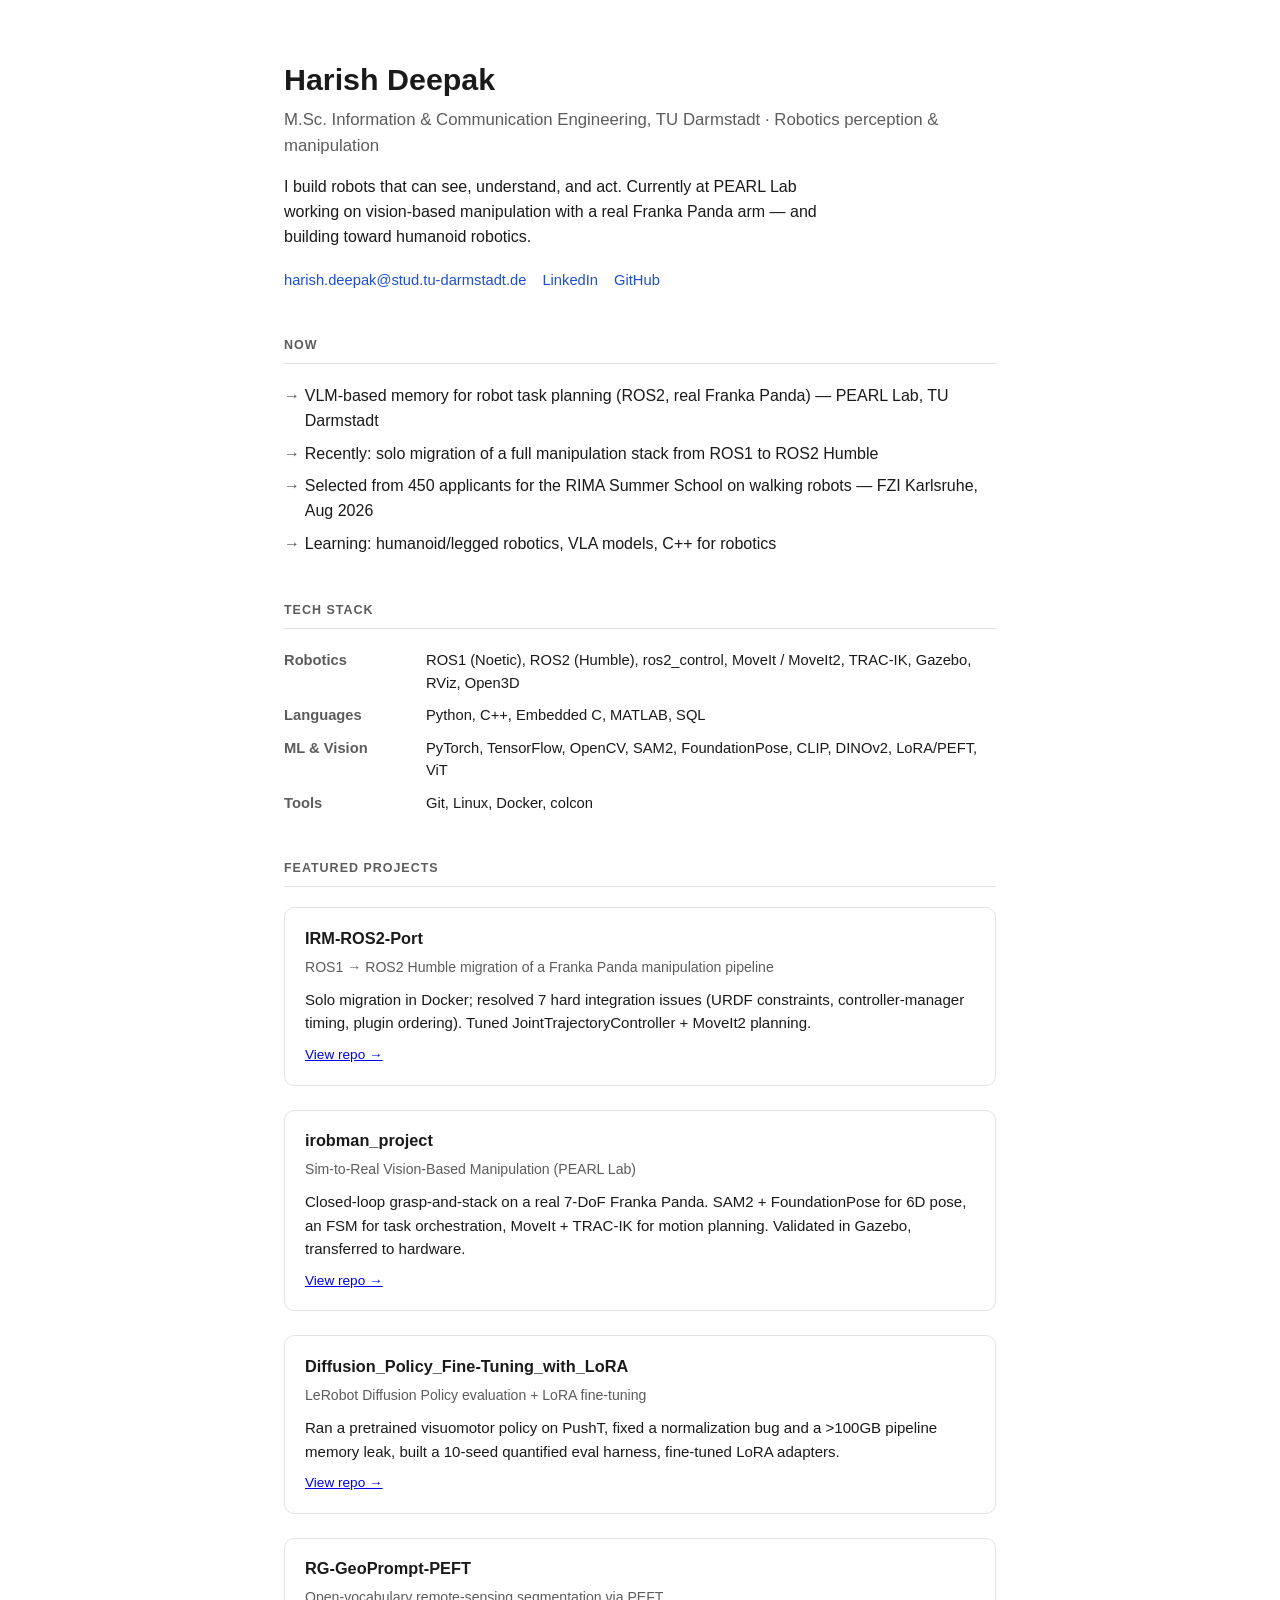
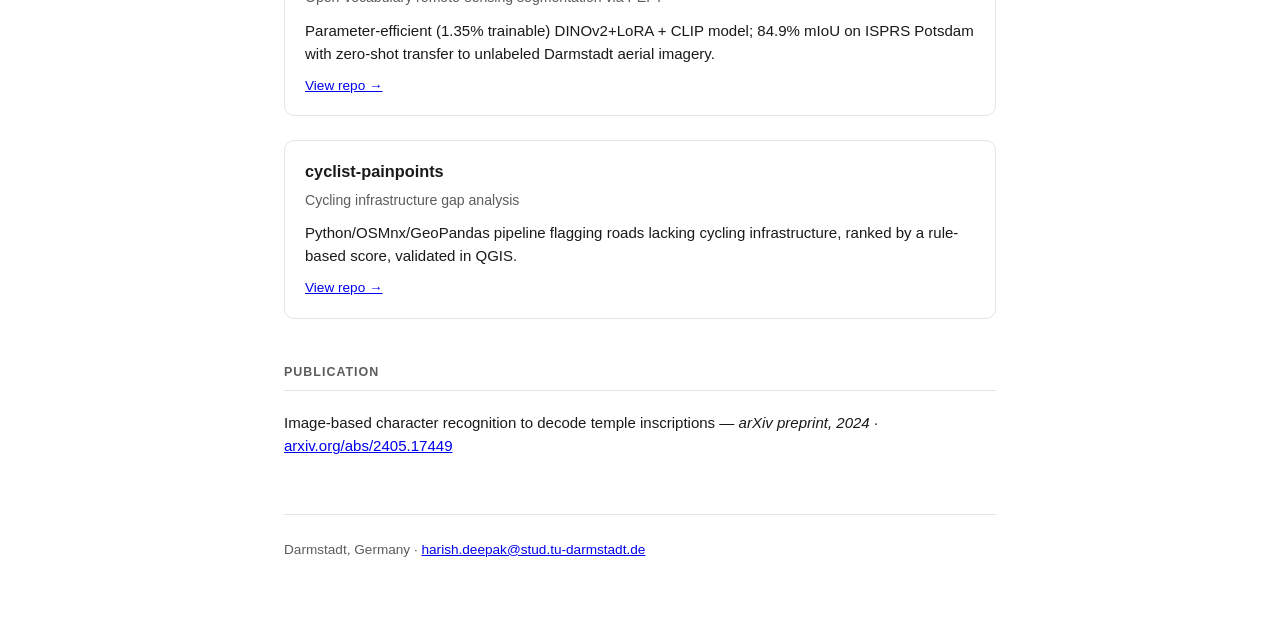
==== index.html @ d4754014 "Add portfolio site" ====
<!doctype html>
<html lang="en">
<head>
<meta charset="utf-8">
<meta name="viewport" content="width=device-width, initial-scale=1">
<title>Harish Deepak — Robotics & AI</title>
<meta name="description" content="Portfolio of Harish Deepak — M.Sc. student at TU Darmstadt, robotics perception & manipulation.">
<style>
  :root {
    --bg: #ffffff;
    --fg: #1a1a1a;
    --muted: #5c5c5c;
    --border: #e3e3e3;
    --accent: #1f2937;
    --chip-bg: #f3f4f6;
    --link: #1d4ed8;
  }
  @media (prefers-color-scheme: dark) {
    :root {
      --bg: #0f1115;
      --fg: #e8e8e8;
      --muted: #9a9a9a;
      --border: #2a2d34;
      --accent: #cbd5e1;
      --chip-bg: #1c1f26;
      --link: #7aa2f7;
    }
  }
  * { box-sizing: border-box; }
  body {
    margin: 0;
    font-family: -apple-system, BlinkMacSystemFont, "Segoe UI", Roboto, Helvetica, Arial, sans-serif;
    background: var(--bg);
    color: var(--fg);
    line-height: 1.55;
  }
  main {
    max-width: 760px;
    margin: 0 auto;
    padding: 3.5rem 1.5rem 4rem;
  }
  header h1 {
    font-size: 1.9rem;
    margin: 0 0 0.25rem;
  }
  header p.role {
    color: var(--muted);
    font-size: 1.05rem;
    margin: 0 0 1rem;
  }
  header p.intro {
    max-width: 60ch;
  }
  .links {
    display: flex;
    flex-wrap: wrap;
    gap: 0.6rem 1rem;
    margin: 1.2rem 0 0;
    font-size: 0.92rem;
  }
  .links a {
    color: var(--link);
    text-decoration: none;
  }
  .links a:hover { text-decoration: underline; }
  section {
    margin-top: 2.75rem;
  }
  h2 {
    font-size: 0.78rem;
    letter-spacing: 0.08em;
    text-transform: uppercase;
    color: var(--muted);
    border-bottom: 1px solid var(--border);
    padding-bottom: 0.5rem;
    margin-bottom: 1.25rem;
  }
  .highlights {
    list-style: none;
    padding: 0;
    margin: 0;
    display: grid;
    gap: 0.5rem;
  }
  .highlights li {
    padding-left: 1.3rem;
    position: relative;
  }
  .highlights li::before {
    content: "→";
    position: absolute;
    left: 0;
    color: var(--muted);
  }
  .skills {
    display: grid;
    gap: 0.6rem;
    font-size: 0.92rem;
  }
  .skills .row {
    display: grid;
    grid-template-columns: 130px 1fr;
    gap: 0.75rem;
  }
  .skills .cat {
    color: var(--muted);
    font-weight: 600;
  }
  .projects {
    display: grid;
    gap: 1.5rem;
  }
  .project {
    border: 1px solid var(--border);
    border-radius: 10px;
    padding: 1.1rem 1.25rem;
  }
  .project h3 {
    margin: 0 0 0.35rem;
    font-size: 1.02rem;
  }
  .project h3 a {
    color: var(--fg);
    text-decoration: none;
  }
  .project h3 a:hover { color: var(--link); }
  .project .tagline {
    color: var(--muted);
    font-size: 0.88rem;
    margin: 0 0 0.6rem;
  }
  .project p.desc {
    margin: 0;
    font-size: 0.94rem;
  }
  .project .repo-link {
    display: inline-block;
    margin-top: 0.6rem;
    font-size: 0.85rem;
  }
  .publication {
    font-size: 0.94rem;
  }
  footer {
    margin-top: 3.5rem;
    padding-top: 1.5rem;
    border-top: 1px solid var(--border);
    color: var(--muted);
    font-size: 0.85rem;
  }
</style>
</head>
<body>
<main>

<header>
  <h1>Harish Deepak</h1>
  <p class="role">M.Sc. Information &amp; Communication Engineering, TU Darmstadt · Robotics perception &amp; manipulation</p>
  <p class="intro">I build robots that can see, understand, and act. Currently at PEARL Lab working on vision-based manipulation with a real Franka Panda arm — and building toward humanoid robotics.</p>
  <div class="links">
    <a href="mailto:harish.deepak@stud.tu-darmstadt.de">harish.deepak@stud.tu-darmstadt.de</a>
    <a href="https://linkedin.com/in/harish-deepak">LinkedIn</a>
    <a href="https://github.com/HarishDeepak">GitHub</a>
  </div>
</header>

<section>
  <h2>Now</h2>
  <ul class="highlights">
    <li>VLM-based memory for robot task planning (ROS2, real Franka Panda) — PEARL Lab, TU Darmstadt</li>
    <li>Recently: solo migration of a full manipulation stack from ROS1 to ROS2 Humble</li>
    <li>Selected from 450 applicants for the RIMA Summer School on walking robots — FZI Karlsruhe, Aug 2026</li>
    <li>Learning: humanoid/legged robotics, VLA models, C++ for robotics</li>
  </ul>
</section>

<section>
  <h2>Tech Stack</h2>
  <div class="skills">
    <div class="row"><span class="cat">Robotics</span><span>ROS1 (Noetic), ROS2 (Humble), ros2_control, MoveIt / MoveIt2, TRAC-IK, Gazebo, RViz, Open3D</span></div>
    <div class="row"><span class="cat">Languages</span><span>Python, C++, Embedded C, MATLAB, SQL</span></div>
    <div class="row"><span class="cat">ML &amp; Vision</span><span>PyTorch, TensorFlow, OpenCV, SAM2, FoundationPose, CLIP, DINOv2, LoRA/PEFT, ViT</span></div>
    <div class="row"><span class="cat">Tools</span><span>Git, Linux, Docker, colcon</span></div>
  </div>
</section>

<section>
  <h2>Featured Projects</h2>
  <div class="projects">

    <div class="project">
      <h3><a href="https://github.com/HarishDeepak/IRM-ROS2-Port">IRM-ROS2-Port</a></h3>
      <p class="tagline">ROS1 → ROS2 Humble migration of a Franka Panda manipulation pipeline</p>
      <p class="desc">Solo migration in Docker; resolved 7 hard integration issues (URDF constraints, controller-manager timing, plugin ordering). Tuned JointTrajectoryController + MoveIt2 planning.</p>
      <a class="repo-link" href="https://github.com/HarishDeepak/IRM-ROS2-Port">View repo →</a>
    </div>

    <div class="project">
      <h3><a href="https://github.com/HarishDeepak/irobman_project">irobman_project</a></h3>
      <p class="tagline">Sim-to-Real Vision-Based Manipulation (PEARL Lab)</p>
      <p class="desc">Closed-loop grasp-and-stack on a real 7-DoF Franka Panda. SAM2 + FoundationPose for 6D pose, an FSM for task orchestration, MoveIt + TRAC-IK for motion planning. Validated in Gazebo, transferred to hardware.</p>
      <a class="repo-link" href="https://github.com/HarishDeepak/irobman_project">View repo →</a>
    </div>

    <div class="project">
      <h3><a href="https://github.com/HarishDeepak/Diffusion_Policy_Fine-Tuning_with_LoRA">Diffusion_Policy_Fine-Tuning_with_LoRA</a></h3>
      <p class="tagline">LeRobot Diffusion Policy evaluation + LoRA fine-tuning</p>
      <p class="desc">Ran a pretrained visuomotor policy on PushT, fixed a normalization bug and a &gt;100GB pipeline memory leak, built a 10-seed quantified eval harness, fine-tuned LoRA adapters.</p>
      <a class="repo-link" href="https://github.com/HarishDeepak/Diffusion_Policy_Fine-Tuning_with_LoRA">View repo →</a>
    </div>

    <div class="project">
      <h3><a href="https://github.com/HarishDeepak/VC">RG-GeoPrompt-PEFT</a></h3>
      <p class="tagline">Open-vocabulary remote-sensing segmentation via PEFT</p>
      <p class="desc">Parameter-efficient (1.35% trainable) DINOv2+LoRA + CLIP model; 84.9% mIoU on ISPRS Potsdam with zero-shot transfer to unlabeled Darmstadt aerial imagery.</p>
      <a class="repo-link" href="https://github.com/HarishDeepak/VC">View repo →</a>
    </div>

    <div class="project">
      <h3><a href="https://github.com/HarishDeepak/cyclist-painpoints">cyclist-painpoints</a></h3>
      <p class="tagline">Cycling infrastructure gap analysis</p>
      <p class="desc">Python/OSMnx/GeoPandas pipeline flagging roads lacking cycling infrastructure, ranked by a rule-based score, validated in QGIS.</p>
      <a class="repo-link" href="https://github.com/HarishDeepak/cyclist-painpoints">View repo →</a>
    </div>

  </div>
</section>

<section>
  <h2>Publication</h2>
  <p class="publication">Image-based character recognition to decode temple inscriptions — <em>arXiv preprint, 2024</em> · <a href="https://arxiv.org/abs/2405.17449">arxiv.org/abs/2405.17449</a></p>
</section>

<footer>
  Darmstadt, Germany · <a href="mailto:harish.deepak@stud.tu-darmstadt.de">harish.deepak@stud.tu-darmstadt.de</a>
</footer>

</main>
</body>
</html>
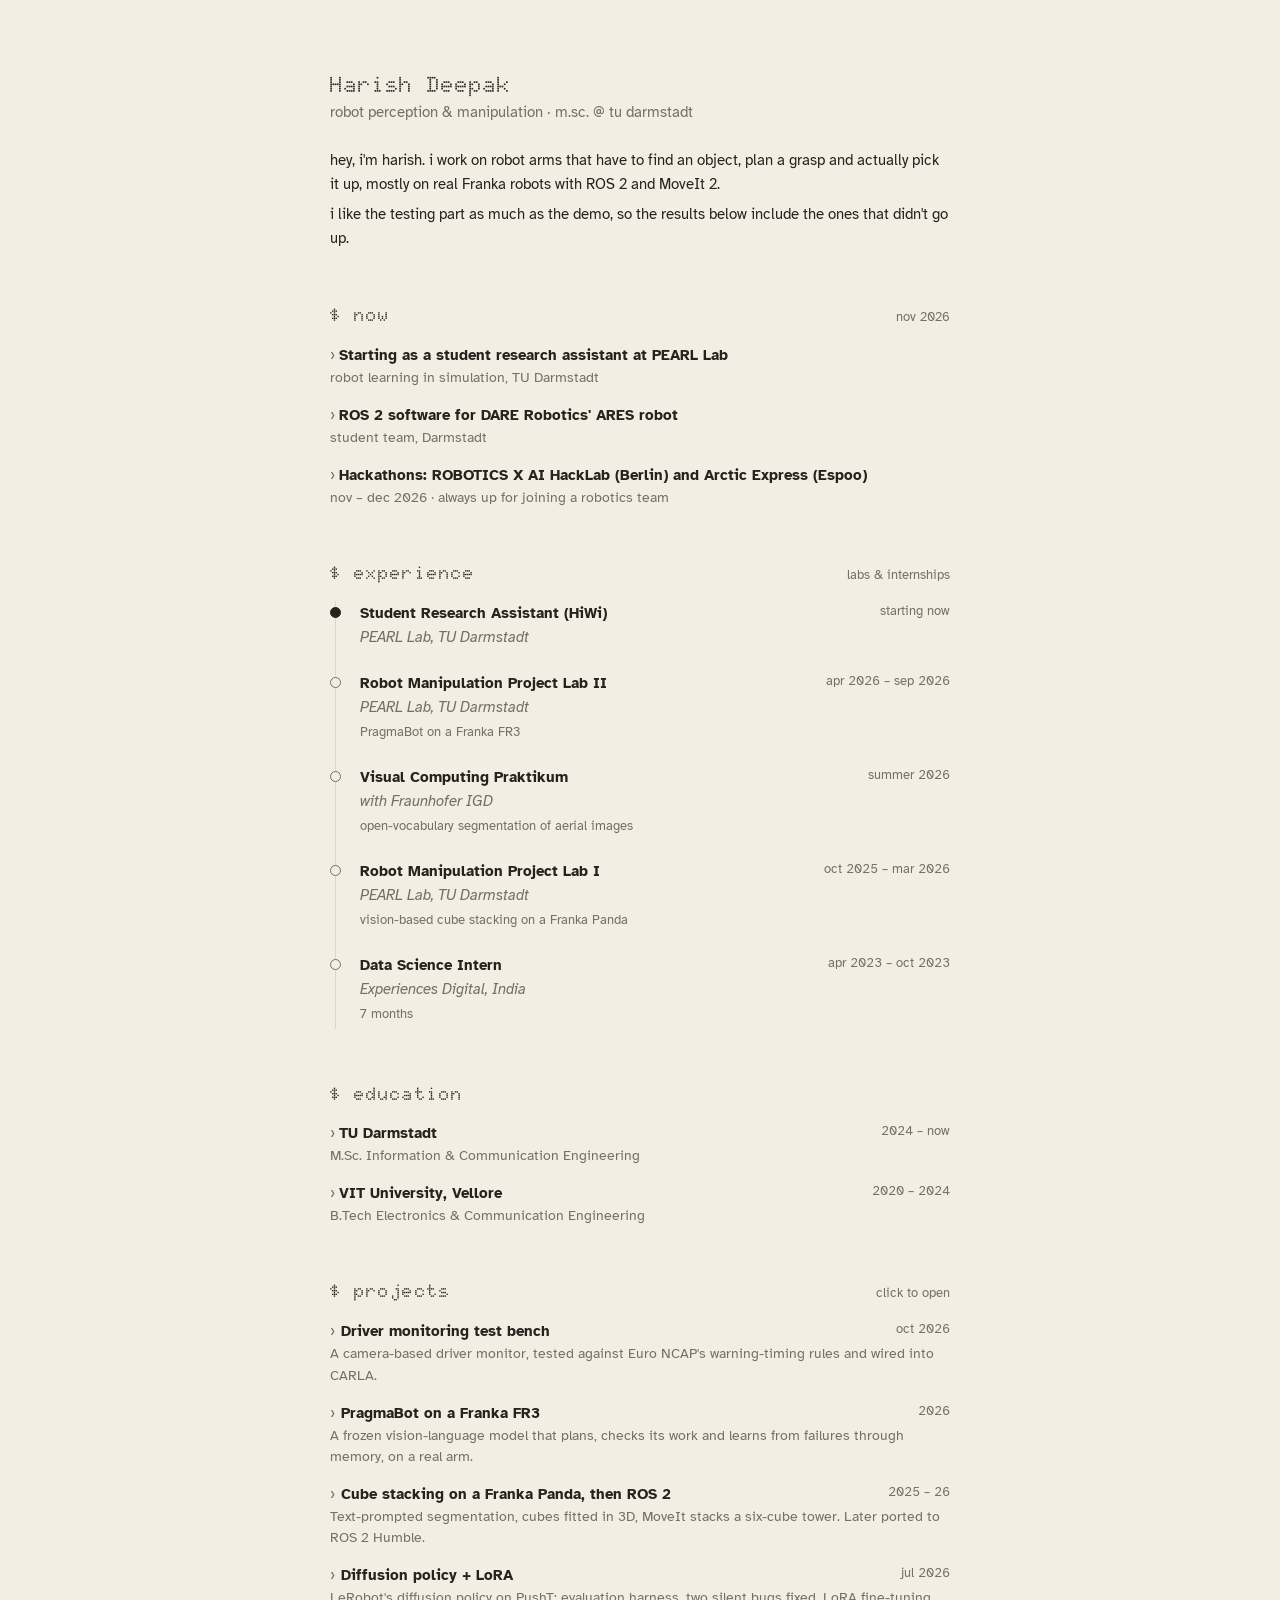
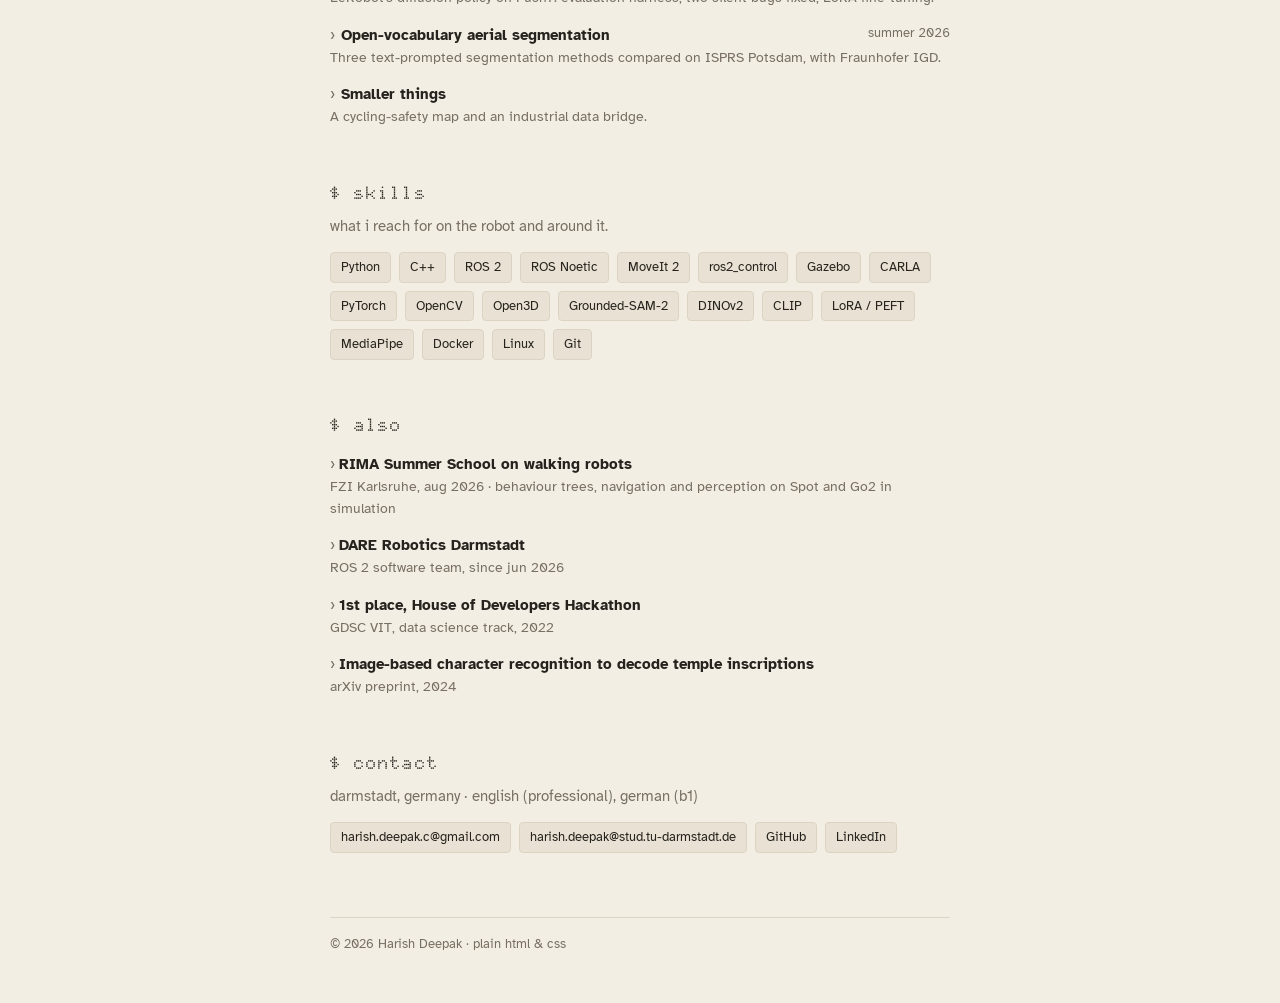
==== commit 78b7ae21: "Rebuild portfolio: single-column terminal style, project case studies, now section" ====
--- a/index.html
+++ b/index.html
@@ -3,238 +3,165 @@
 <head>
 <meta charset="utf-8">
 <meta name="viewport" content="width=device-width, initial-scale=1">
-<title>Harish Deepak — Robotics & AI</title>
-<meta name="description" content="Portfolio of Harish Deepak — M.Sc. student at TU Darmstadt, robotics perception & manipulation.">
-<style>
-  :root {
-    --bg: #ffffff;
-    --fg: #1a1a1a;
-    --muted: #5c5c5c;
-    --border: #e3e3e3;
-    --accent: #1f2937;
-    --chip-bg: #f3f4f6;
-    --link: #1d4ed8;
-  }
-  @media (prefers-color-scheme: dark) {
-    :root {
-      --bg: #0f1115;
-      --fg: #e8e8e8;
-      --muted: #9a9a9a;
-      --border: #2a2d34;
-      --accent: #cbd5e1;
-      --chip-bg: #1c1f26;
-      --link: #7aa2f7;
-    }
-  }
-  * { box-sizing: border-box; }
-  body {
-    margin: 0;
-    font-family: -apple-system, BlinkMacSystemFont, "Segoe UI", Roboto, Helvetica, Arial, sans-serif;
-    background: var(--bg);
-    color: var(--fg);
-    line-height: 1.55;
-  }
-  main {
-    max-width: 760px;
-    margin: 0 auto;
-    padding: 3.5rem 1.5rem 4rem;
-  }
-  header h1 {
-    font-size: 1.9rem;
-    margin: 0 0 0.25rem;
-  }
-  header p.role {
-    color: var(--muted);
-    font-size: 1.05rem;
-    margin: 0 0 1rem;
-  }
-  header p.intro {
-    max-width: 60ch;
-  }
-  .links {
-    display: flex;
-    flex-wrap: wrap;
-    gap: 0.6rem 1rem;
-    margin: 1.2rem 0 0;
-    font-size: 0.92rem;
-  }
-  .links a {
-    color: var(--link);
-    text-decoration: none;
-  }
-  .links a:hover { text-decoration: underline; }
-  section {
-    margin-top: 2.75rem;
-  }
-  h2 {
-    font-size: 0.78rem;
-    letter-spacing: 0.08em;
-    text-transform: uppercase;
-    color: var(--muted);
-    border-bottom: 1px solid var(--border);
-    padding-bottom: 0.5rem;
-    margin-bottom: 1.25rem;
-  }
-  .highlights {
-    list-style: none;
-    padding: 0;
-    margin: 0;
-    display: grid;
-    gap: 0.5rem;
-  }
-  .highlights li {
-    padding-left: 1.3rem;
-    position: relative;
-  }
-  .highlights li::before {
-    content: "→";
-    position: absolute;
-    left: 0;
-    color: var(--muted);
-  }
-  .skills {
-    display: grid;
-    gap: 0.6rem;
-    font-size: 0.92rem;
-  }
-  .skills .row {
-    display: grid;
-    grid-template-columns: 130px 1fr;
-    gap: 0.75rem;
-  }
-  .skills .cat {
-    color: var(--muted);
-    font-weight: 600;
-  }
-  .projects {
-    display: grid;
-    gap: 1.5rem;
-  }
-  .project {
-    border: 1px solid var(--border);
-    border-radius: 10px;
-    padding: 1.1rem 1.25rem;
-  }
-  .project h3 {
-    margin: 0 0 0.35rem;
-    font-size: 1.02rem;
-  }
-  .project h3 a {
-    color: var(--fg);
-    text-decoration: none;
-  }
-  .project h3 a:hover { color: var(--link); }
-  .project .tagline {
-    color: var(--muted);
-    font-size: 0.88rem;
-    margin: 0 0 0.6rem;
-  }
-  .project p.desc {
-    margin: 0;
-    font-size: 0.94rem;
-  }
-  .project .repo-link {
-    display: inline-block;
-    margin-top: 0.6rem;
-    font-size: 0.85rem;
-  }
-  .publication {
-    font-size: 0.94rem;
-  }
-  footer {
-    margin-top: 3.5rem;
-    padding-top: 1.5rem;
-    border-top: 1px solid var(--border);
-    color: var(--muted);
-    font-size: 0.85rem;
-  }
-</style>
+<title>Harish Deepak</title>
+<meta name="description" content="Harish Deepak, M.Sc. student at TU Darmstadt. Robot perception and manipulation on real Franka arms.">
+<meta property="og:title" content="Harish Deepak">
+<meta property="og:description" content="Robot perception and manipulation on real Franka arms, with the numbers that didn't go up too.">
+<meta property="og:image" content="https://raw.githubusercontent.com/HarishDeepak/irobman_project/main/media/stacked_cubes_1.jpg">
+<meta name="twitter:card" content="summary_large_image">
+<meta name="theme-color" content="#f3eee3">
+<link rel="icon" href="data:image/svg+xml,%3Csvg xmlns='http://www.w3.org/2000/svg' viewBox='0 0 16 16'%3E%3Crect width='16' height='16' rx='3' fill='%2326231e'/%3E%3Cpath d='M4 3h2v4h4V3h2v10h-2V9H6v4H4z' fill='%23f3eee3'/%3E%3Ccircle cx='13' cy='3' r='1.6' fill='%231f6b5e'/%3E%3C/svg%3E">
+<link rel="preconnect" href="https://fonts.googleapis.com">
+<link rel="preconnect" href="https://fonts.gstatic.com" crossorigin>
+<link href="https://fonts.googleapis.com/css2?family=Atkinson+Hyperlegible:ital,wght@0,400;0,700;1,400&family=Doto:wght@700&display=swap" rel="stylesheet">
+<link rel="stylesheet" href="style.css">
 </head>
 <body>
-<main>
+<main class="page">
+  <h1 class="name">Harish Deepak</h1>
+  <p class="role">robot perception &amp; manipulation · m.sc. @ tu darmstadt</p>
 
-<header>
-  <h1>Harish Deepak</h1>
-  <p class="role">M.Sc. Information &amp; Communication Engineering, TU Darmstadt · Robotics perception &amp; manipulation</p>
-  <p class="intro">I build robots that can see, understand, and act. Currently at PEARL Lab working on vision-based manipulation with a real Franka Panda arm — and building toward humanoid robotics.</p>
-  <div class="links">
+  <div class="intro">
+    <p>hey, i'm harish. i work on robot arms that have to find an object, plan a grasp and actually pick it up, mostly on
+      real Franka robots with ROS 2 and MoveIt 2.</p>
+    <p>i like the testing part as much as the demo, so the results below include the ones that didn't go up.</p>
+  </div>
+
+  <h2 class="sec">$ now <small>nov 2026</small></h2>
+  <ul class="items">
+    <li><span class="t">Starting as a student research assistant at PEARL Lab</span>
+      <div class="d">robot learning in simulation, TU Darmstadt</div></li>
+    <li><span class="t">ROS 2 software for DARE Robotics' ARES robot</span>
+      <div class="d">student team, Darmstadt</div></li>
+    <li><span class="t">Hackathons: ROBOTICS X AI HackLab (Berlin) and Arctic Express (Espoo)</span>
+      <div class="d">nov – dec 2026 · always up for joining a robotics team</div></li>
+  </ul>
+
+  <h2 class="sec">$ experience <small>labs &amp; internships</small></h2>
+  <ul class="timeline">
+    <li class="now">
+      <div class="row"><b>Student Research Assistant (HiWi)</b><span class="when">starting now</span></div>
+      <i>PEARL Lab, TU Darmstadt</i>
+    </li>
+    <li>
+      <div class="row"><b>Robot Manipulation Project Lab II</b><span class="when">apr 2026 – sep 2026</span></div>
+      <i>PEARL Lab, TU Darmstadt</i>
+      <span class="note">PragmaBot on a Franka FR3</span>
+    </li>
+    <li>
+      <div class="row"><b>Visual Computing Praktikum</b><span class="when">summer 2026</span></div>
+      <i>with Fraunhofer IGD</i>
+      <span class="note">open-vocabulary segmentation of aerial images</span>
+    </li>
+    <li>
+      <div class="row"><b>Robot Manipulation Project Lab I</b><span class="when">oct 2025 – mar 2026</span></div>
+      <i>PEARL Lab, TU Darmstadt</i>
+      <span class="note">vision-based cube stacking on a Franka Panda</span>
+    </li>
+    <li>
+      <div class="row"><b>Data Science Intern</b><span class="when">apr 2023 – oct 2023</span></div>
+      <i>Experiences Digital, India</i>
+      <span class="note">7 months</span>
+    </li>
+  </ul>
+
+  <h2 class="sec">$ education</h2>
+  <ul class="items">
+    <li><div class="row"><span class="t">TU Darmstadt</span><span class="when">2024 – now</span></div>
+      <div class="d">M.Sc. Information &amp; Communication Engineering</div></li>
+    <li><div class="row"><span class="t">VIT University, Vellore</span><span class="when">2020 – 2024</span></div>
+      <div class="d">B.Tech Electronics &amp; Communication Engineering</div></li>
+  </ul>
+
+  <h2 class="sec">$ projects <small>click to open</small></h2>
+
+  <details>
+    <summary><div class="row"><span class="t">Driver monitoring test bench</span><span class="when">oct 2026</span></div>
+      <span class="d">A camera-based driver monitor, tested against Euro NCAP's warning-timing rules and wired into CARLA.</span></summary>
+    <div class="open">
+      <img src="https://raw.githubusercontent.com/HarishDeepak/driver-attention-bench/main/results/demo_live_phone.gif" alt="Live phone-camera test with warnings firing" loading="lazy">
+      <p class="res">on-time warnings on real drivers went from <b>7/66</b> to <b>22/49</b>, mostly by fixing the test rather than the detector. Foundation models (DINOv2, CLIP) matched a simple eyelid measure but didn't beat it.</p>
+      <div class="links"><a href="projects/driver-monitoring.html">case study →</a><a href="https://github.com/HarishDeepak/driver-attention-bench">code →</a></div>
+    </div>
+  </details>
+
+  <details>
+    <summary><div class="row"><span class="t">PragmaBot on a Franka FR3</span><span class="when">2026</span></div>
+      <span class="d">A frozen vision-language model that plans, checks its work and learns from failures through memory, on a real arm.</span></summary>
+    <div class="open">
+      <p class="res">The paper's code stops at planning; this added segmentation, grasp synthesis and a ROS&nbsp;2 skill layer.
+        Stereo depth artefacts cut from <b>17.7</b> to <b>7.3 cm</b>; with short-term memory the robot recovered from a failed plan in <b>3/5</b> runs.</p>
+      <div class="links"><a href="projects/pragmabot-fr3.html">case study →</a><a href="https://github.com/HarishDeepak/irm2pragmabot">code →</a></div>
+    </div>
+  </details>
+
+  <details>
+    <summary><div class="row"><span class="t">Cube stacking on a Franka Panda, then ROS&nbsp;2</span><span class="when">2025 – 26</span></div>
+      <span class="d">Text-prompted segmentation, cubes fitted in 3D, MoveIt stacks a six-cube tower. Later ported to ROS 2 Humble.</span></summary>
+    <div class="open">
+      <img src="https://raw.githubusercontent.com/HarishDeepak/irobman_project/main/media/stacking_demo.gif" alt="The robot stacking six cubes" loading="lazy">
+      <p class="res">Six-cube tower on the real robot. The ROS&nbsp;2 port runs simulation, control and planning; perception and stacking are ported but not wired together yet.</p>
+      <div class="links"><a href="projects/cube-stacking.html">case study →</a><a href="https://github.com/HarishDeepak/irobman_project">code →</a><a href="https://github.com/HarishDeepak/IRM-ROS2-Port">ros 2 port →</a></div>
+    </div>
+  </details>
+
+  <details>
+    <summary><div class="row"><span class="t">Diffusion policy + LoRA</span><span class="when">jul 2026</span></div>
+      <span class="d">LeRobot's diffusion policy on PushT: evaluation harness, two silent bugs fixed, LoRA fine-tuning.</span></summary>
+    <div class="open">
+      <img src="https://raw.githubusercontent.com/HarishDeepak/Diffusion_Policy_Fine-Tuning_with_LoRA/master/rollout.gif" alt="PushT rollout" loading="lazy" style="max-width:260px">
+      <p class="res">Success rate <b>5/10 → 5/10</b> after LoRA. The interesting parts were a checkpoint that silently dropped its normalization and a data loader that ate more than 100&nbsp;GB of RAM.</p>
+      <div class="links"><a href="projects/diffusion-policy.html">case study →</a><a href="https://github.com/HarishDeepak/Diffusion_Policy_Fine-Tuning_with_LoRA">code →</a></div>
+    </div>
+  </details>
+
+  <details>
+    <summary><div class="row"><span class="t">Open-vocabulary aerial segmentation</span><span class="when">summer 2026</span></div>
+      <span class="d">Three text-prompted segmentation methods compared on ISPRS Potsdam, with Fraunhofer IGD.</span></summary>
+    <div class="open">
+      <p class="res">SegEarth-OV3 (SAM&nbsp;3) reached <b>70.6%</b> mIoU zero-shot on six tiles, against <b>64.4%</b> for RSKT-Seg with a sliding window. A prompt and threshold study on Hessen orthophotos followed.</p>
+    </div>
+  </details>
+
+  <details>
+    <summary><div class="row"><span class="t">Smaller things</span><span class="when"></span></div>
+      <span class="d">A cycling-safety map and an industrial data bridge.</span></summary>
+    <div class="open">
+      <p><a href="https://github.com/HarishDeepak/cyclist-painpoints">cyclist-painpoints →</a> fast, unprotected roads ranked from OpenStreetMap data, checked in QGIS.</p>
+      <p><a href="https://github.com/HarishDeepak/opcua-mqtt-bridge">opcua-mqtt-bridge →</a> OPC UA / Modbus to MQTT with store-and-forward, tested by killing the broker.</p>
+    </div>
+  </details>
+
+  <h2 class="sec">$ skills</h2>
+  <p class="lead">what i reach for on the robot and around it.</p>
+  <div class="chips">
+    <span>Python</span><span>C++</span><span>ROS 2</span><span>ROS Noetic</span><span>MoveIt 2</span><span>ros2_control</span>
+    <span>Gazebo</span><span>CARLA</span><span>PyTorch</span><span>OpenCV</span><span>Open3D</span><span>Grounded-SAM-2</span>
+    <span>DINOv2</span><span>CLIP</span><span>LoRA / PEFT</span><span>MediaPipe</span><span>Docker</span><span>Linux</span><span>Git</span>
+  </div>
+
+  <h2 class="sec">$ also</h2>
+  <ul class="items">
+    <li><span class="t">RIMA Summer School on walking robots</span>
+      <div class="d">FZI Karlsruhe, aug 2026 · behaviour trees, navigation and perception on Spot and Go2 in simulation</div></li>
+    <li><span class="t">DARE Robotics Darmstadt</span>
+      <div class="d">ROS 2 software team, since jun 2026</div></li>
+    <li><span class="t">1st place, House of Developers Hackathon</span>
+      <div class="d">GDSC VIT, data science track, 2022</div></li>
+    <li><span class="t"><a href="https://arxiv.org/abs/2405.17449">Image-based character recognition to decode temple inscriptions</a></span>
+      <div class="d">arXiv preprint, 2024</div></li>
+  </ul>
+
+  <h2 class="sec">$ contact</h2>
+  <p class="lead">darmstadt, germany · english (professional), german (b1)</p>
+  <div class="chips">
+    <a href="mailto:harish.deepak.c@gmail.com">harish.deepak.c@gmail.com</a>
     <a href="mailto:harish.deepak@stud.tu-darmstadt.de">harish.deepak@stud.tu-darmstadt.de</a>
+    <a href="https://github.com/HarishDeepak">GitHub</a>
     <a href="https://linkedin.com/in/harish-deepak">LinkedIn</a>
-    <a href="https://github.com/HarishDeepak">GitHub</a>
   </div>
-</header>
 
-<section>
-  <h2>Now</h2>
-  <ul class="highlights">
-    <li>VLM-based memory for robot task planning (ROS2, real Franka Panda) — PEARL Lab, TU Darmstadt</li>
-    <li>Recently: solo migration of a full manipulation stack from ROS1 to ROS2 Humble</li>
-    <li>Selected from 450 applicants for the RIMA Summer School on walking robots — FZI Karlsruhe, Aug 2026</li>
-    <li>Learning: humanoid/legged robotics, VLA models, C++ for robotics</li>
-  </ul>
-</section>
-
-<section>
-  <h2>Tech Stack</h2>
-  <div class="skills">
-    <div class="row"><span class="cat">Robotics</span><span>ROS1 (Noetic), ROS2 (Humble), ros2_control, MoveIt / MoveIt2, TRAC-IK, Gazebo, RViz, Open3D</span></div>
-    <div class="row"><span class="cat">Languages</span><span>Python, C++, Embedded C, MATLAB, SQL</span></div>
-    <div class="row"><span class="cat">ML &amp; Vision</span><span>PyTorch, TensorFlow, OpenCV, SAM2, FoundationPose, CLIP, DINOv2, LoRA/PEFT, ViT</span></div>
-    <div class="row"><span class="cat">Tools</span><span>Git, Linux, Docker, colcon</span></div>
-  </div>
-</section>
-
-<section>
-  <h2>Featured Projects</h2>
-  <div class="projects">
-
-    <div class="project">
-      <h3><a href="https://github.com/HarishDeepak/IRM-ROS2-Port">IRM-ROS2-Port</a></h3>
-      <p class="tagline">ROS1 → ROS2 Humble migration of a Franka Panda manipulation pipeline</p>
-      <p class="desc">Solo migration in Docker; resolved 7 hard integration issues (URDF constraints, controller-manager timing, plugin ordering). Tuned JointTrajectoryController + MoveIt2 planning.</p>
-      <a class="repo-link" href="https://github.com/HarishDeepak/IRM-ROS2-Port">View repo →</a>
-    </div>
-
-    <div class="project">
-      <h3><a href="https://github.com/HarishDeepak/irobman_project">irobman_project</a></h3>
-      <p class="tagline">Sim-to-Real Vision-Based Manipulation (PEARL Lab)</p>
-      <p class="desc">Closed-loop grasp-and-stack on a real 7-DoF Franka Panda. SAM2 + FoundationPose for 6D pose, an FSM for task orchestration, MoveIt + TRAC-IK for motion planning. Validated in Gazebo, transferred to hardware.</p>
-      <a class="repo-link" href="https://github.com/HarishDeepak/irobman_project">View repo →</a>
-    </div>
-
-    <div class="project">
-      <h3><a href="https://github.com/HarishDeepak/Diffusion_Policy_Fine-Tuning_with_LoRA">Diffusion_Policy_Fine-Tuning_with_LoRA</a></h3>
-      <p class="tagline">LeRobot Diffusion Policy evaluation + LoRA fine-tuning</p>
-      <p class="desc">Ran a pretrained visuomotor policy on PushT, fixed a normalization bug and a &gt;100GB pipeline memory leak, built a 10-seed quantified eval harness, fine-tuned LoRA adapters.</p>
-      <a class="repo-link" href="https://github.com/HarishDeepak/Diffusion_Policy_Fine-Tuning_with_LoRA">View repo →</a>
-    </div>
-
-    <div class="project">
-      <h3><a href="https://github.com/HarishDeepak/VC">RG-GeoPrompt-PEFT</a></h3>
-      <p class="tagline">Open-vocabulary remote-sensing segmentation via PEFT</p>
-      <p class="desc">Parameter-efficient (1.35% trainable) DINOv2+LoRA + CLIP model; 84.9% mIoU on ISPRS Potsdam with zero-shot transfer to unlabeled Darmstadt aerial imagery.</p>
-      <a class="repo-link" href="https://github.com/HarishDeepak/VC">View repo →</a>
-    </div>
-
-    <div class="project">
-      <h3><a href="https://github.com/HarishDeepak/cyclist-painpoints">cyclist-painpoints</a></h3>
-      <p class="tagline">Cycling infrastructure gap analysis</p>
-      <p class="desc">Python/OSMnx/GeoPandas pipeline flagging roads lacking cycling infrastructure, ranked by a rule-based score, validated in QGIS.</p>
-      <a class="repo-link" href="https://github.com/HarishDeepak/cyclist-painpoints">View repo →</a>
-    </div>
-
-  </div>
-</section>
-
-<section>
-  <h2>Publication</h2>
-  <p class="publication">Image-based character recognition to decode temple inscriptions — <em>arXiv preprint, 2024</em> · <a href="https://arxiv.org/abs/2405.17449">arxiv.org/abs/2405.17449</a></p>
-</section>
-
-<footer>
-  Darmstadt, Germany · <a href="mailto:harish.deepak@stud.tu-darmstadt.de">harish.deepak@stud.tu-darmstadt.de</a>
-</footer>
-
+  <footer>© 2026 Harish Deepak · plain html &amp; css</footer>
 </main>
 </body>
 </html>
--- a/style.css
+++ b/style.css
@@ -0,0 +1,121 @@
+:root {
+  --bg: #f3eee3;
+  --ink: #26231e;
+  --muted: #776f63;
+  --rule: #ddd5c6;
+  --chip: #e9e2d4;
+  --chip-line: #dcd3c2;
+  --accent: #1f6b5e;
+  --signal: var(--accent);
+  --pixel: "Doto", ui-monospace, monospace;
+  --sans: "Atkinson Hyperlegible", system-ui, sans-serif;
+}
+@media (prefers-color-scheme: dark) {
+  :root {
+    --bg: #1a1916;
+    --ink: #e9e4d8;
+    --muted: #9b9384;
+    --rule: #34312b;
+    --chip: #25231f;
+    --chip-line: #36332c;
+    --accent: #6cc4b2;
+  }
+}
+* { box-sizing: border-box; }
+html { -webkit-text-size-adjust: 100%; }
+body { margin: 0; background: var(--bg); color: var(--ink); font: 15px/1.6 var(--sans); }
+a { color: inherit; text-decoration: none; }
+a:hover { color: var(--accent); }
+img, video { max-width: 100%; display: block; }
+
+.page { max-width: 660px; margin: 0 auto; padding: 72px 20px 48px; }
+
+/* header */
+.name { font: 700 22px/1.2 var(--pixel); letter-spacing: .04em; margin: 0; }
+.role { color: var(--muted); margin: 2px 0 24px; }
+.intro p { margin: 0 0 6px; }
+
+/* sections */
+h2.sec { font: 700 18px/1 var(--pixel); letter-spacing: .06em; margin: 56px 0 18px; display: flex; justify-content: space-between; align-items: baseline; }
+h2.sec small { font: 13px var(--sans); color: var(--muted); letter-spacing: 0; }
+.lead { color: var(--muted); margin: -6px 0 14px; }
+
+/* timeline */
+.timeline { list-style: none; margin: 0; padding: 0; }
+.timeline li { position: relative; padding: 0 0 22px 24px; border-left: 1px solid var(--rule); margin-left: 5px; }
+.timeline li:last-child { padding-bottom: 4px; }
+.timeline li::before { content: ""; position: absolute; left: -6px; top: 6px; width: 9px; height: 9px; border-radius: 50%; border: 1px solid var(--muted); background: var(--bg); }
+.timeline li.now::before { background: var(--ink); border-color: var(--ink); }
+.row { display: flex; justify-content: space-between; gap: 16px; }
+.row .when { color: var(--muted); font-size: 13px; white-space: nowrap; font-variant-numeric: tabular-nums; }
+.timeline b { font-weight: 700; }
+.timeline i { display: block; color: var(--muted); }
+.timeline .note { color: var(--muted); font-size: 13px; }
+
+/* > rows */
+.items { list-style: none; margin: 0; padding: 0; }
+.items > li { margin-bottom: 14px; }
+.items .t { font-weight: 700; }
+.items .t::before { content: "› "; color: var(--muted); font-weight: 400; }
+.items .d { color: var(--muted); font-size: 13.5px; }
+
+/* projects as expandable rows */
+details { margin-bottom: 14px; }
+summary { list-style: none; cursor: pointer; }
+summary::-webkit-details-marker { display: none; }
+summary .t { font-weight: 700; }
+summary .t::before { content: "›"; color: var(--muted); font-weight: 400; display: inline-block; margin-right: 6px; transition: transform .15s; }
+details[open] summary .t::before { transform: rotate(90deg); }
+summary .d { display: block; color: var(--muted); font-size: 13.5px; }
+summary .when { font-size: 13px; color: var(--muted); }
+summary:hover .t { color: var(--accent); }
+.open { margin: 12px 0 8px 12px; padding-left: 14px; border-left: 1px solid var(--rule); }
+.open img { border: 1px solid var(--rule); border-radius: 4px; margin-bottom: 10px; background: var(--chip); }
+.open p { margin: 0 0 8px; font-size: 14px; }
+.res { font-size: 13.5px; }
+.res b { color: var(--accent); font-variant-numeric: tabular-nums; }
+.links { font-size: 13px; color: var(--muted); }
+.links a { margin-right: 14px; border-bottom: 1px solid var(--rule); }
+
+/* chips */
+.chips { display: flex; flex-wrap: wrap; gap: 8px; }
+.chips span, .chips a { background: var(--chip); border: 1px solid var(--chip-line); border-radius: 4px; padding: 4px 10px; font-size: 13px; }
+.chips a:hover { border-color: var(--accent); }
+
+footer { margin-top: 64px; padding-top: 16px; border-top: 1px solid var(--rule); color: var(--muted); font-size: 13px; }
+
+/* case-study pages */
+.back { font: 700 14px var(--pixel); letter-spacing: .05em; color: var(--muted); }
+.case-head { margin: 32px 0 8px; }
+.case-head .kicker { color: var(--muted); font-size: 13px; }
+.case-head h1 { font: 700 26px/1.25 var(--pixel); letter-spacing: .03em; margin: 8px 0 14px; }
+.case-head .lede { margin: 0; }
+.facts { display: grid; grid-template-columns: repeat(auto-fit, minmax(130px, 1fr)); margin: 24px 0 0; padding: 12px 0; border-top: 1px solid var(--rule); border-bottom: 1px solid var(--rule); }
+.facts div { padding-right: 12px; font-size: 13.5px; }
+.facts dt { color: var(--muted); font-size: 12px; }
+.facts dd { margin: 0; }
+.facts a, .prose a { border-bottom: 1px solid var(--rule); }
+.prose h2 { font: 700 17px/1.3 var(--pixel); letter-spacing: .05em; margin: 40px 0 10px; }
+.prose h2::before { content: "$ "; }
+.prose code { font: 13px ui-monospace, monospace; background: var(--chip); padding: 1px 5px; border-radius: 3px; }
+.prose ul { padding-left: 18px; }
+.shot { margin: 28px 0; }
+.shot img, .shot svg { border: 1px solid var(--rule); border-radius: 4px; background: var(--chip); }
+.shot figcaption { color: var(--muted); font-size: 13px; margin-top: 8px; }
+.pair { display: grid; grid-template-columns: 1fr 1fr; gap: 12px; }
+.numbers { width: 100%; border-collapse: collapse; margin: 14px 0; font-size: 14px; }
+.numbers th, .numbers td { text-align: left; padding: 8px 10px 8px 0; border-bottom: 1px solid var(--rule); vertical-align: top; }
+.numbers th { color: var(--muted); font-weight: 400; font-size: 12.5px; }
+.numbers td.v { color: var(--accent); font-variant-numeric: tabular-nums; }
+.honest { border: 1px solid var(--chip-line); background: var(--chip); border-radius: 4px; padding: 14px 16px; margin: 28px 0; }
+.honest h3 { font: 700 15px var(--pixel); letter-spacing: .05em; margin: 0 0 8px; }
+.honest p { margin: 0 0 6px; font-size: 14px; }
+.honest p:last-child { margin: 0; }
+.next { display: flex; justify-content: space-between; gap: 12px; margin-top: 48px; padding-top: 16px; border-top: 1px solid var(--rule); font-size: 13.5px; color: var(--muted); }
+
+@media (max-width: 520px) {
+  .page { padding: 48px 16px 40px; }
+  .row { flex-direction: column; gap: 0; }
+  .pair { grid-template-columns: 1fr; }
+}
+@media (prefers-reduced-motion: reduce) { * { transition: none !important; } }
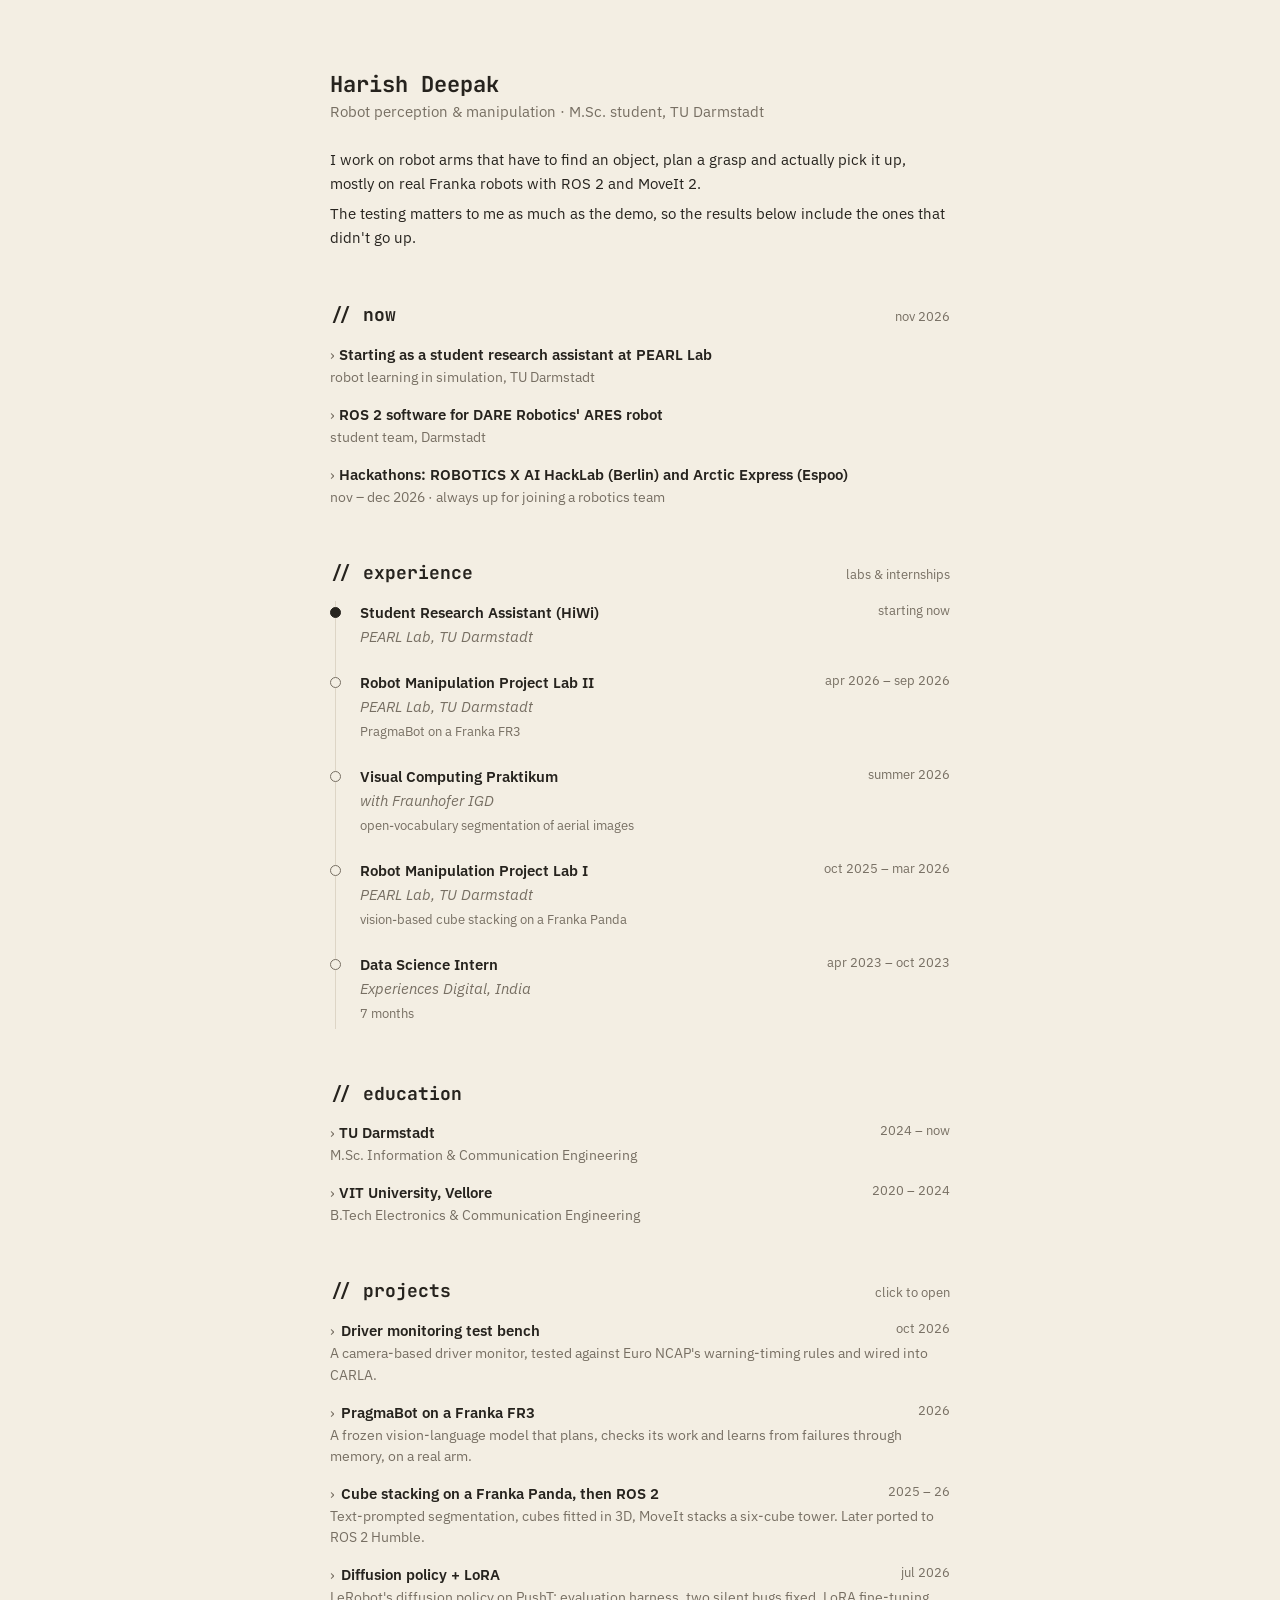
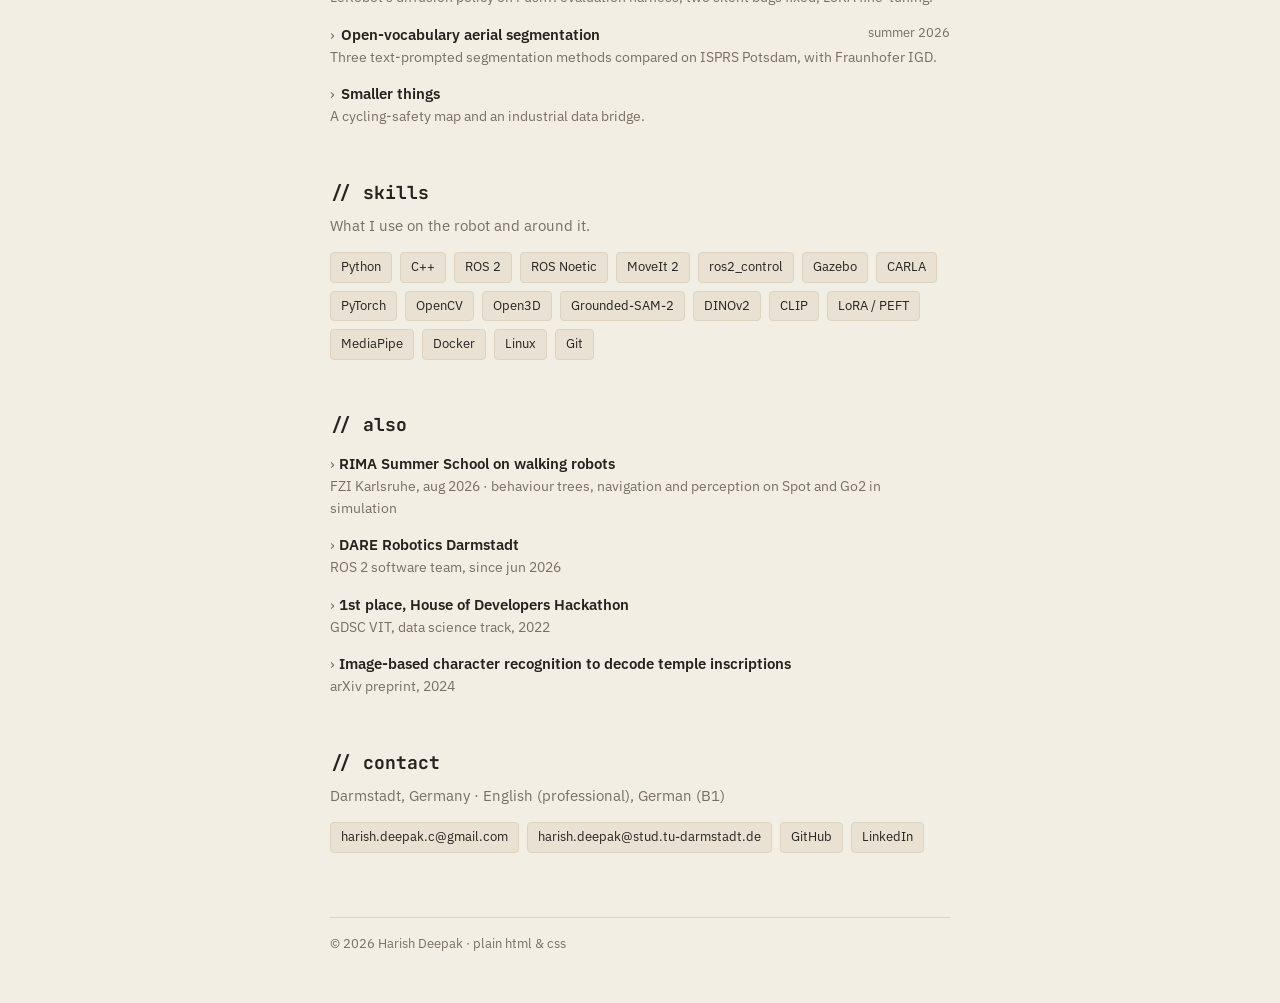
==== commit b86f329f: "Own fonts and wording: JetBrains Mono + IBM Plex Sans, // section markers" ====
--- a/index.html
+++ b/index.html
@@ -13,21 +13,20 @@
 <link rel="icon" href="data:image/svg+xml,%3Csvg xmlns='http://www.w3.org/2000/svg' viewBox='0 0 16 16'%3E%3Crect width='16' height='16' rx='3' fill='%2326231e'/%3E%3Cpath d='M4 3h2v4h4V3h2v10h-2V9H6v4H4z' fill='%23f3eee3'/%3E%3Ccircle cx='13' cy='3' r='1.6' fill='%231f6b5e'/%3E%3C/svg%3E">
 <link rel="preconnect" href="https://fonts.googleapis.com">
 <link rel="preconnect" href="https://fonts.gstatic.com" crossorigin>
-<link href="https://fonts.googleapis.com/css2?family=Atkinson+Hyperlegible:ital,wght@0,400;0,700;1,400&family=Doto:wght@700&display=swap" rel="stylesheet">
+<link href="https://fonts.googleapis.com/css2?family=IBM+Plex+Sans:ital,wght,400;0,600;1,400&family=JetBrains+Mono:wght;700&display=swap" rel="stylesheet">
 <link rel="stylesheet" href="style.css">
 </head>
 <body>
 <main class="page">
   <h1 class="name">Harish Deepak</h1>
-  <p class="role">robot perception &amp; manipulation · m.sc. @ tu darmstadt</p>
+  <p class="role">Robot perception &amp; manipulation · M.Sc. student, TU Darmstadt</p>
 
   <div class="intro">
-    <p>hey, i'm harish. i work on robot arms that have to find an object, plan a grasp and actually pick it up, mostly on
-      real Franka robots with ROS 2 and MoveIt 2.</p>
-    <p>i like the testing part as much as the demo, so the results below include the ones that didn't go up.</p>
+    <p>I work on robot arms that have to find an object, plan a grasp and actually pick it up, mostly on real Franka robots with ROS&nbsp;2 and MoveIt&nbsp;2.</p>
+    <p>The testing matters to me as much as the demo, so the results below include the ones that didn't go up.</p>
   </div>
 
-  <h2 class="sec">$ now <small>nov 2026</small></h2>
+  <h2 class="sec">// now <small>nov 2026</small></h2>
   <ul class="items">
     <li><span class="t">Starting as a student research assistant at PEARL Lab</span>
       <div class="d">robot learning in simulation, TU Darmstadt</div></li>
@@ -37,7 +36,7 @@
       <div class="d">nov – dec 2026 · always up for joining a robotics team</div></li>
   </ul>
 
-  <h2 class="sec">$ experience <small>labs &amp; internships</small></h2>
+  <h2 class="sec">// experience <small>labs &amp; internships</small></h2>
   <ul class="timeline">
     <li class="now">
       <div class="row"><b>Student Research Assistant (HiWi)</b><span class="when">starting now</span></div>
@@ -65,7 +64,7 @@
     </li>
   </ul>
 
-  <h2 class="sec">$ education</h2>
+  <h2 class="sec">// education</h2>
   <ul class="items">
     <li><div class="row"><span class="t">TU Darmstadt</span><span class="when">2024 – now</span></div>
       <div class="d">M.Sc. Information &amp; Communication Engineering</div></li>
@@ -73,7 +72,7 @@
       <div class="d">B.Tech Electronics &amp; Communication Engineering</div></li>
   </ul>
 
-  <h2 class="sec">$ projects <small>click to open</small></h2>
+  <h2 class="sec">// projects <small>click to open</small></h2>
 
   <details>
     <summary><div class="row"><span class="t">Driver monitoring test bench</span><span class="when">oct 2026</span></div>
@@ -132,15 +131,15 @@
     </div>
   </details>
 
-  <h2 class="sec">$ skills</h2>
-  <p class="lead">what i reach for on the robot and around it.</p>
+  <h2 class="sec">// skills</h2>
+  <p class="lead">What I use on the robot and around it.</p>
   <div class="chips">
     <span>Python</span><span>C++</span><span>ROS 2</span><span>ROS Noetic</span><span>MoveIt 2</span><span>ros2_control</span>
     <span>Gazebo</span><span>CARLA</span><span>PyTorch</span><span>OpenCV</span><span>Open3D</span><span>Grounded-SAM-2</span>
     <span>DINOv2</span><span>CLIP</span><span>LoRA / PEFT</span><span>MediaPipe</span><span>Docker</span><span>Linux</span><span>Git</span>
   </div>
 
-  <h2 class="sec">$ also</h2>
+  <h2 class="sec">// also</h2>
   <ul class="items">
     <li><span class="t">RIMA Summer School on walking robots</span>
       <div class="d">FZI Karlsruhe, aug 2026 · behaviour trees, navigation and perception on Spot and Go2 in simulation</div></li>
@@ -152,8 +151,8 @@
       <div class="d">arXiv preprint, 2024</div></li>
   </ul>
 
-  <h2 class="sec">$ contact</h2>
-  <p class="lead">darmstadt, germany · english (professional), german (b1)</p>
+  <h2 class="sec">// contact</h2>
+  <p class="lead">Darmstadt, Germany · English (professional), German (B1)</p>
   <div class="chips">
     <a href="mailto:harish.deepak.c@gmail.com">harish.deepak.c@gmail.com</a>
     <a href="mailto:harish.deepak@stud.tu-darmstadt.de">harish.deepak@stud.tu-darmstadt.de</a>
--- a/style.css
+++ b/style.css
@@ -7,8 +7,8 @@
   --chip-line: #dcd3c2;
   --accent: #1f6b5e;
   --signal: var(--accent);
-  --pixel: "Doto", ui-monospace, monospace;
-  --sans: "Atkinson Hyperlegible", system-ui, sans-serif;
+  --pixel: "JetBrains Mono", ui-monospace, monospace;
+  --sans: "IBM Plex Sans", system-ui, sans-serif;
 }
 @media (prefers-color-scheme: dark) {
   :root {
@@ -31,12 +31,12 @@
 .page { max-width: 660px; margin: 0 auto; padding: 72px 20px 48px; }
 
 /* header */
-.name { font: 700 22px/1.2 var(--pixel); letter-spacing: .04em; margin: 0; }
+.name { font: 700 22px/1.2 var(--pixel);  margin: 0; }
 .role { color: var(--muted); margin: 2px 0 24px; }
 .intro p { margin: 0 0 6px; }
 
 /* sections */
-h2.sec { font: 700 18px/1 var(--pixel); letter-spacing: .06em; margin: 56px 0 18px; display: flex; justify-content: space-between; align-items: baseline; }
+h2.sec { font: 700 18px/1 var(--pixel);  margin: 56px 0 18px; display: flex; justify-content: space-between; align-items: baseline; }
 h2.sec small { font: 13px var(--sans); color: var(--muted); letter-spacing: 0; }
 .lead { color: var(--muted); margin: -6px 0 14px; }
 
@@ -48,14 +48,14 @@
 .timeline li.now::before { background: var(--ink); border-color: var(--ink); }
 .row { display: flex; justify-content: space-between; gap: 16px; }
 .row .when { color: var(--muted); font-size: 13px; white-space: nowrap; font-variant-numeric: tabular-nums; }
-.timeline b { font-weight: 700; }
+.timeline b { font-weight: 600; }
 .timeline i { display: block; color: var(--muted); }
 .timeline .note { color: var(--muted); font-size: 13px; }
 
 /* > rows */
 .items { list-style: none; margin: 0; padding: 0; }
 .items > li { margin-bottom: 14px; }
-.items .t { font-weight: 700; }
+.items .t { font-weight: 600; }
 .items .t::before { content: "› "; color: var(--muted); font-weight: 400; }
 .items .d { color: var(--muted); font-size: 13.5px; }
 
@@ -63,7 +63,7 @@
 details { margin-bottom: 14px; }
 summary { list-style: none; cursor: pointer; }
 summary::-webkit-details-marker { display: none; }
-summary .t { font-weight: 700; }
+summary .t { font-weight: 600; }
 summary .t::before { content: "›"; color: var(--muted); font-weight: 400; display: inline-block; margin-right: 6px; transition: transform .15s; }
 details[open] summary .t::before { transform: rotate(90deg); }
 summary .d { display: block; color: var(--muted); font-size: 13.5px; }
@@ -85,18 +85,18 @@
 footer { margin-top: 64px; padding-top: 16px; border-top: 1px solid var(--rule); color: var(--muted); font-size: 13px; }
 
 /* case-study pages */
-.back { font: 700 14px var(--pixel); letter-spacing: .05em; color: var(--muted); }
+.back { font: 700 14px var(--pixel);  color: var(--muted); }
 .case-head { margin: 32px 0 8px; }
 .case-head .kicker { color: var(--muted); font-size: 13px; }
-.case-head h1 { font: 700 26px/1.25 var(--pixel); letter-spacing: .03em; margin: 8px 0 14px; }
+.case-head h1 { font: 700 26px/1.25 var(--pixel);  margin: 8px 0 14px; }
 .case-head .lede { margin: 0; }
 .facts { display: grid; grid-template-columns: repeat(auto-fit, minmax(130px, 1fr)); margin: 24px 0 0; padding: 12px 0; border-top: 1px solid var(--rule); border-bottom: 1px solid var(--rule); }
 .facts div { padding-right: 12px; font-size: 13.5px; }
 .facts dt { color: var(--muted); font-size: 12px; }
 .facts dd { margin: 0; }
 .facts a, .prose a { border-bottom: 1px solid var(--rule); }
-.prose h2 { font: 700 17px/1.3 var(--pixel); letter-spacing: .05em; margin: 40px 0 10px; }
-.prose h2::before { content: "$ "; }
+.prose h2 { font: 700 17px/1.3 var(--pixel);  margin: 40px 0 10px; }
+.prose h2::before { content: "// "; }
 .prose code { font: 13px ui-monospace, monospace; background: var(--chip); padding: 1px 5px; border-radius: 3px; }
 .prose ul { padding-left: 18px; }
 .shot { margin: 28px 0; }
@@ -108,7 +108,7 @@
 .numbers th { color: var(--muted); font-weight: 400; font-size: 12.5px; }
 .numbers td.v { color: var(--accent); font-variant-numeric: tabular-nums; }
 .honest { border: 1px solid var(--chip-line); background: var(--chip); border-radius: 4px; padding: 14px 16px; margin: 28px 0; }
-.honest h3 { font: 700 15px var(--pixel); letter-spacing: .05em; margin: 0 0 8px; }
+.honest h3 { font: 700 15px var(--pixel);  margin: 0 0 8px; }
 .honest p { margin: 0 0 6px; font-size: 14px; }
 .honest p:last-child { margin: 0; }
 .next { display: flex; justify-content: space-between; gap: 12px; margin-top: 48px; padding-top: 16px; border-top: 1px solid var(--rule); font-size: 13.5px; color: var(--muted); }
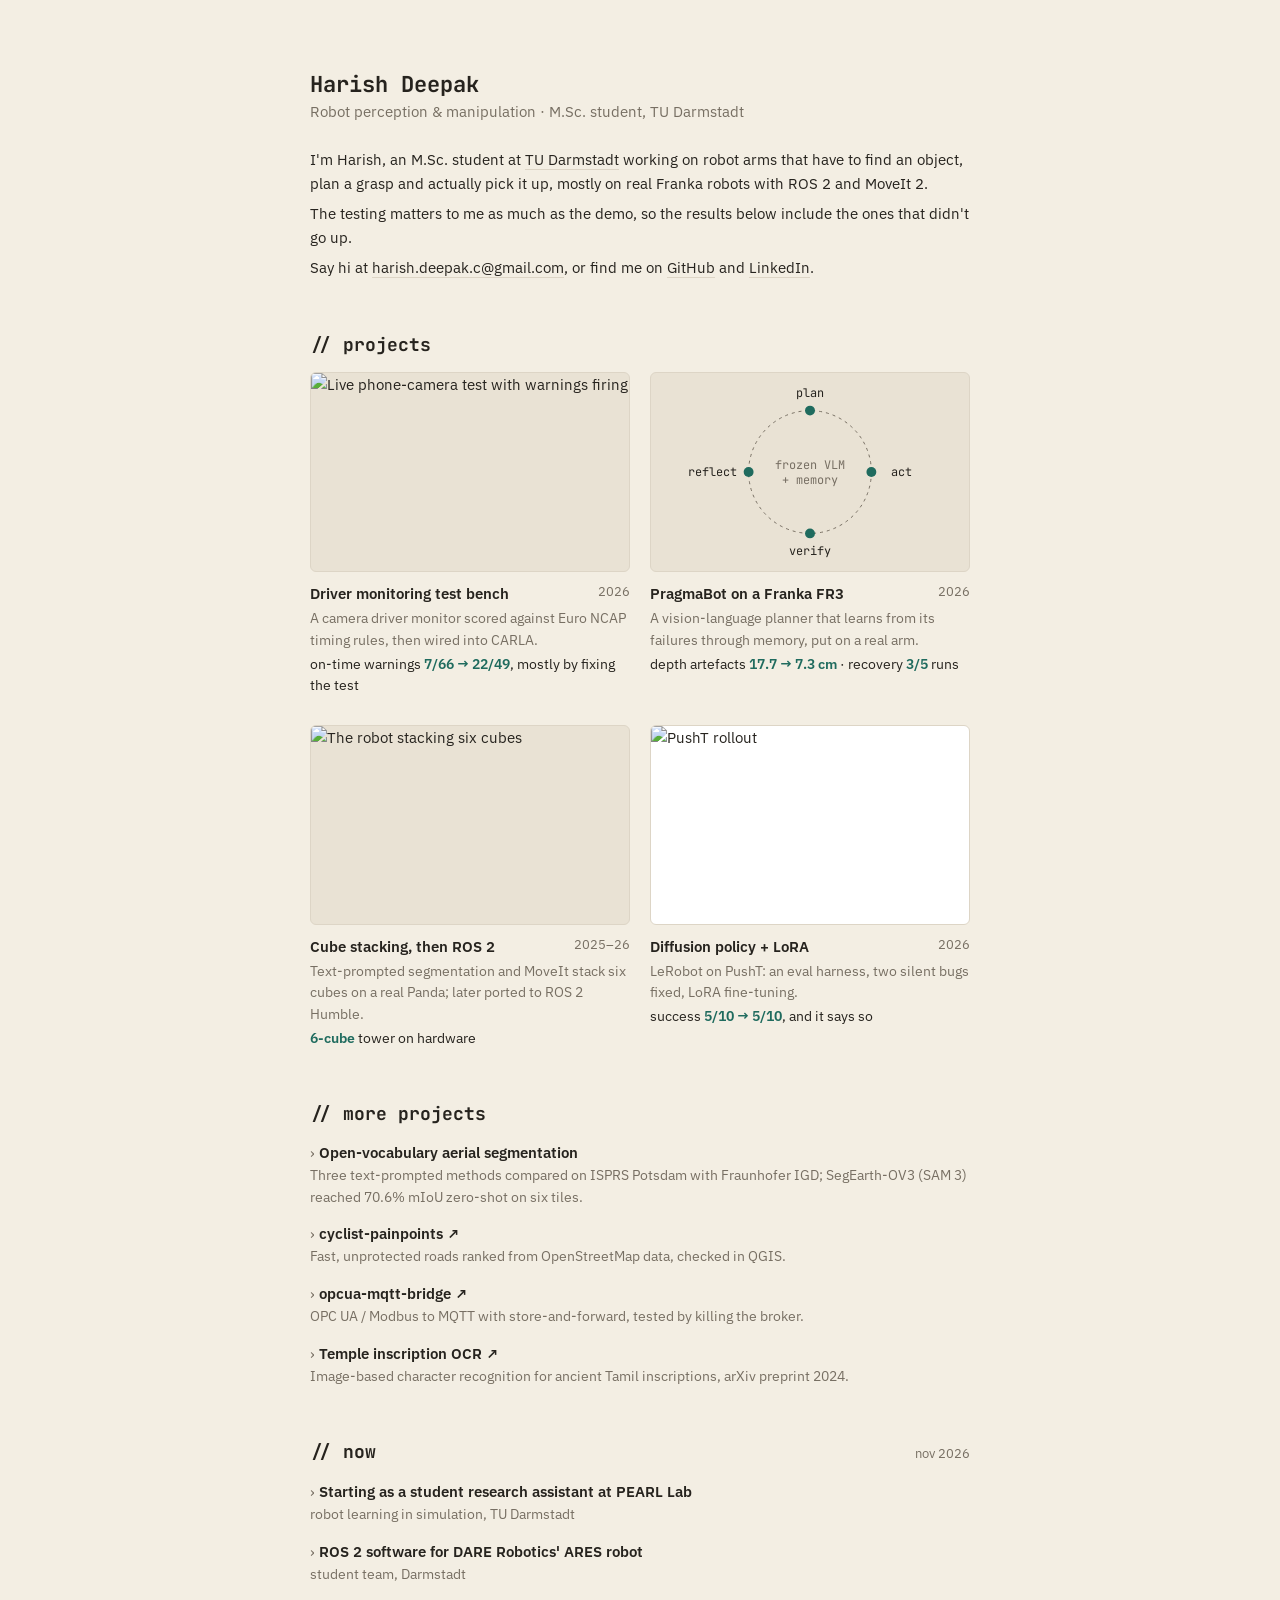
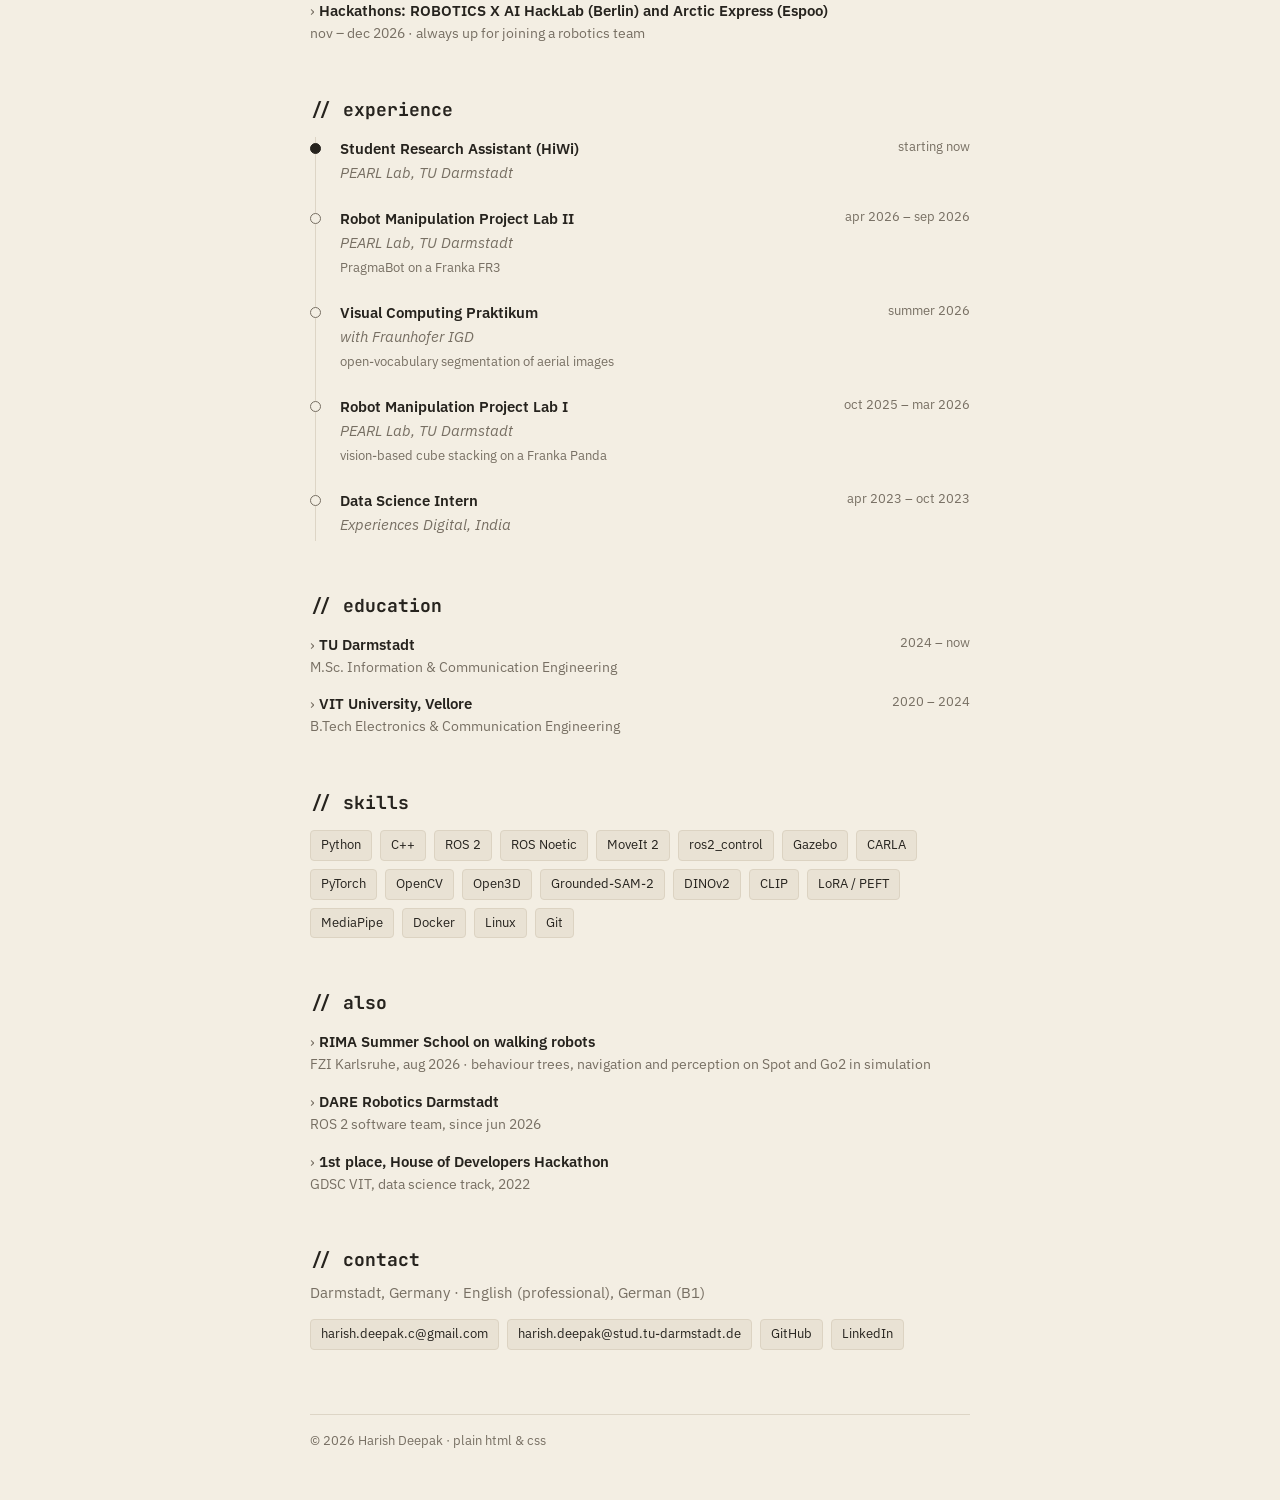
==== commit 3212c351: "Project cards with media, more-projects list, intro with contact; fix font URL" ====
--- a/index.html
+++ b/index.html
@@ -13,7 +13,7 @@
 <link rel="icon" href="data:image/svg+xml,%3Csvg xmlns='http://www.w3.org/2000/svg' viewBox='0 0 16 16'%3E%3Crect width='16' height='16' rx='3' fill='%2326231e'/%3E%3Cpath d='M4 3h2v4h4V3h2v10h-2V9H6v4H4z' fill='%23f3eee3'/%3E%3Ccircle cx='13' cy='3' r='1.6' fill='%231f6b5e'/%3E%3C/svg%3E">
 <link rel="preconnect" href="https://fonts.googleapis.com">
 <link rel="preconnect" href="https://fonts.gstatic.com" crossorigin>
-<link href="https://fonts.googleapis.com/css2?family=IBM+Plex+Sans:ital,wght,400;0,600;1,400&family=JetBrains+Mono:wght;700&display=swap" rel="stylesheet">
+<link href="https://fonts.googleapis.com/css2?family=IBM+Plex+Sans:ital,wght@0,400;0,600;1,400&family=JetBrains+Mono:wght@500;700&display=swap" rel="stylesheet">
 <link rel="stylesheet" href="style.css">
 </head>
 <body>
@@ -22,9 +22,63 @@
   <p class="role">Robot perception &amp; manipulation · M.Sc. student, TU Darmstadt</p>
 
   <div class="intro">
-    <p>I work on robot arms that have to find an object, plan a grasp and actually pick it up, mostly on real Franka robots with ROS&nbsp;2 and MoveIt&nbsp;2.</p>
+    <p>I'm Harish, an M.Sc. student at <a class="u" href="https://www.tu-darmstadt.de/">TU Darmstadt</a> working on robot arms
+      that have to find an object, plan a grasp and actually pick it up, mostly on real Franka robots with ROS&nbsp;2 and MoveIt&nbsp;2.</p>
     <p>The testing matters to me as much as the demo, so the results below include the ones that didn't go up.</p>
+    <p>Say hi at <a class="u" href="mailto:harish.deepak.c@gmail.com">harish.deepak.c@gmail.com</a>, or find me on
+      <a class="u" href="https://github.com/HarishDeepak">GitHub</a> and <a class="u" href="https://linkedin.com/in/harish-deepak">LinkedIn</a>.</p>
   </div>
+
+  <h2 class="sec">// projects</h2>
+  <div class="cards">
+    <a class="card" href="projects/driver-monitoring.html">
+      <div class="thumb"><img src="https://raw.githubusercontent.com/HarishDeepak/driver-attention-bench/main/results/demo_live_phone.gif" alt="Live phone-camera test with warnings firing" loading="lazy"></div>
+      <div class="row"><span class="ct">Driver monitoring test bench</span><span class="when">2026</span></div>
+      <p>A camera driver monitor scored against Euro NCAP timing rules, then wired into CARLA.</p>
+      <p class="res">on-time warnings <b>7/66 → 22/49</b>, mostly by fixing the test</p>
+    </a>
+    <a class="card" href="projects/pragmabot-fr3.html">
+      <div class="thumb">
+        <svg viewBox="0 0 320 200" role="img" aria-label="Plan, act, verify, reflect loop">
+          <g font-family="JetBrains Mono, monospace" font-size="12" fill="currentColor" text-anchor="middle">
+            <circle cx="160" cy="100" r="62" fill="none" stroke="var(--muted)" stroke-width="1" stroke-dasharray="3 4"/>
+            <circle cx="160" cy="38" r="5" fill="var(--accent)"/><text x="160" y="24">plan</text>
+            <circle cx="222" cy="100" r="5" fill="var(--accent)"/><text x="252" y="104">act</text>
+            <circle cx="160" cy="162" r="5" fill="var(--accent)"/><text x="160" y="184">verify</text>
+            <circle cx="98" cy="100" r="5" fill="var(--accent)"/><text x="62" y="104">reflect</text>
+            <text x="160" y="97" fill="var(--muted)">frozen VLM</text><text x="160" y="112" fill="var(--muted)">+ memory</text>
+          </g>
+        </svg>
+      </div>
+      <div class="row"><span class="ct">PragmaBot on a Franka FR3</span><span class="when">2026</span></div>
+      <p>A vision-language planner that learns from its failures through memory, put on a real arm.</p>
+      <p class="res">depth artefacts <b>17.7 → 7.3 cm</b> · recovery <b>3/5</b> runs</p>
+    </a>
+    <a class="card" href="projects/cube-stacking.html">
+      <div class="thumb"><img src="https://raw.githubusercontent.com/HarishDeepak/irobman_project/main/media/stacking_demo.gif" alt="The robot stacking six cubes" loading="lazy"></div>
+      <div class="row"><span class="ct">Cube stacking, then ROS&nbsp;2</span><span class="when">2025–26</span></div>
+      <p>Text-prompted segmentation and MoveIt stack six cubes on a real Panda; later ported to ROS&nbsp;2 Humble.</p>
+      <p class="res"><b>6-cube</b> tower on hardware</p>
+    </a>
+    <a class="card" href="projects/diffusion-policy.html">
+      <div class="thumb light"><img src="https://raw.githubusercontent.com/HarishDeepak/Diffusion_Policy_Fine-Tuning_with_LoRA/master/rollout.gif" alt="PushT rollout" loading="lazy" class="contain"></div>
+      <div class="row"><span class="ct">Diffusion policy + LoRA</span><span class="when">2026</span></div>
+      <p>LeRobot on PushT: an eval harness, two silent bugs fixed, LoRA fine-tuning.</p>
+      <p class="res">success <b>5/10 → 5/10</b>, and it says so</p>
+    </a>
+  </div>
+
+  <h2 class="sec">// more projects</h2>
+  <ul class="items">
+    <li><span class="t">Open-vocabulary aerial segmentation</span>
+      <div class="d">Three text-prompted methods compared on ISPRS Potsdam with Fraunhofer IGD; SegEarth-OV3 (SAM&nbsp;3) reached 70.6% mIoU zero-shot on six tiles.</div></li>
+    <li><a class="t" href="https://github.com/HarishDeepak/cyclist-painpoints">cyclist-painpoints ↗</a>
+      <div class="d">Fast, unprotected roads ranked from OpenStreetMap data, checked in QGIS.</div></li>
+    <li><a class="t" href="https://github.com/HarishDeepak/opcua-mqtt-bridge">opcua-mqtt-bridge ↗</a>
+      <div class="d">OPC UA / Modbus to MQTT with store-and-forward, tested by killing the broker.</div></li>
+    <li><a class="t" href="https://arxiv.org/abs/2405.17449">Temple inscription OCR ↗</a>
+      <div class="d">Image-based character recognition for ancient Tamil inscriptions, arXiv preprint 2024.</div></li>
+  </ul>
 
   <h2 class="sec">// now <small>nov 2026</small></h2>
   <ul class="items">
@@ -36,7 +90,7 @@
       <div class="d">nov – dec 2026 · always up for joining a robotics team</div></li>
   </ul>
 
-  <h2 class="sec">// experience <small>labs &amp; internships</small></h2>
+  <h2 class="sec">// experience</h2>
   <ul class="timeline">
     <li class="now">
       <div class="row"><b>Student Research Assistant (HiWi)</b><span class="when">starting now</span></div>
@@ -60,7 +114,6 @@
     <li>
       <div class="row"><b>Data Science Intern</b><span class="when">apr 2023 – oct 2023</span></div>
       <i>Experiences Digital, India</i>
-      <span class="note">7 months</span>
     </li>
   </ul>
 
@@ -72,67 +125,7 @@
       <div class="d">B.Tech Electronics &amp; Communication Engineering</div></li>
   </ul>
 
-  <h2 class="sec">// projects <small>click to open</small></h2>
-
-  <details>
-    <summary><div class="row"><span class="t">Driver monitoring test bench</span><span class="when">oct 2026</span></div>
-      <span class="d">A camera-based driver monitor, tested against Euro NCAP's warning-timing rules and wired into CARLA.</span></summary>
-    <div class="open">
-      <img src="https://raw.githubusercontent.com/HarishDeepak/driver-attention-bench/main/results/demo_live_phone.gif" alt="Live phone-camera test with warnings firing" loading="lazy">
-      <p class="res">on-time warnings on real drivers went from <b>7/66</b> to <b>22/49</b>, mostly by fixing the test rather than the detector. Foundation models (DINOv2, CLIP) matched a simple eyelid measure but didn't beat it.</p>
-      <div class="links"><a href="projects/driver-monitoring.html">case study →</a><a href="https://github.com/HarishDeepak/driver-attention-bench">code →</a></div>
-    </div>
-  </details>
-
-  <details>
-    <summary><div class="row"><span class="t">PragmaBot on a Franka FR3</span><span class="when">2026</span></div>
-      <span class="d">A frozen vision-language model that plans, checks its work and learns from failures through memory, on a real arm.</span></summary>
-    <div class="open">
-      <p class="res">The paper's code stops at planning; this added segmentation, grasp synthesis and a ROS&nbsp;2 skill layer.
-        Stereo depth artefacts cut from <b>17.7</b> to <b>7.3 cm</b>; with short-term memory the robot recovered from a failed plan in <b>3/5</b> runs.</p>
-      <div class="links"><a href="projects/pragmabot-fr3.html">case study →</a><a href="https://github.com/HarishDeepak/irm2pragmabot">code →</a></div>
-    </div>
-  </details>
-
-  <details>
-    <summary><div class="row"><span class="t">Cube stacking on a Franka Panda, then ROS&nbsp;2</span><span class="when">2025 – 26</span></div>
-      <span class="d">Text-prompted segmentation, cubes fitted in 3D, MoveIt stacks a six-cube tower. Later ported to ROS 2 Humble.</span></summary>
-    <div class="open">
-      <img src="https://raw.githubusercontent.com/HarishDeepak/irobman_project/main/media/stacking_demo.gif" alt="The robot stacking six cubes" loading="lazy">
-      <p class="res">Six-cube tower on the real robot. The ROS&nbsp;2 port runs simulation, control and planning; perception and stacking are ported but not wired together yet.</p>
-      <div class="links"><a href="projects/cube-stacking.html">case study →</a><a href="https://github.com/HarishDeepak/irobman_project">code →</a><a href="https://github.com/HarishDeepak/IRM-ROS2-Port">ros 2 port →</a></div>
-    </div>
-  </details>
-
-  <details>
-    <summary><div class="row"><span class="t">Diffusion policy + LoRA</span><span class="when">jul 2026</span></div>
-      <span class="d">LeRobot's diffusion policy on PushT: evaluation harness, two silent bugs fixed, LoRA fine-tuning.</span></summary>
-    <div class="open">
-      <img src="https://raw.githubusercontent.com/HarishDeepak/Diffusion_Policy_Fine-Tuning_with_LoRA/master/rollout.gif" alt="PushT rollout" loading="lazy" style="max-width:260px">
-      <p class="res">Success rate <b>5/10 → 5/10</b> after LoRA. The interesting parts were a checkpoint that silently dropped its normalization and a data loader that ate more than 100&nbsp;GB of RAM.</p>
-      <div class="links"><a href="projects/diffusion-policy.html">case study →</a><a href="https://github.com/HarishDeepak/Diffusion_Policy_Fine-Tuning_with_LoRA">code →</a></div>
-    </div>
-  </details>
-
-  <details>
-    <summary><div class="row"><span class="t">Open-vocabulary aerial segmentation</span><span class="when">summer 2026</span></div>
-      <span class="d">Three text-prompted segmentation methods compared on ISPRS Potsdam, with Fraunhofer IGD.</span></summary>
-    <div class="open">
-      <p class="res">SegEarth-OV3 (SAM&nbsp;3) reached <b>70.6%</b> mIoU zero-shot on six tiles, against <b>64.4%</b> for RSKT-Seg with a sliding window. A prompt and threshold study on Hessen orthophotos followed.</p>
-    </div>
-  </details>
-
-  <details>
-    <summary><div class="row"><span class="t">Smaller things</span><span class="when"></span></div>
-      <span class="d">A cycling-safety map and an industrial data bridge.</span></summary>
-    <div class="open">
-      <p><a href="https://github.com/HarishDeepak/cyclist-painpoints">cyclist-painpoints →</a> fast, unprotected roads ranked from OpenStreetMap data, checked in QGIS.</p>
-      <p><a href="https://github.com/HarishDeepak/opcua-mqtt-bridge">opcua-mqtt-bridge →</a> OPC UA / Modbus to MQTT with store-and-forward, tested by killing the broker.</p>
-    </div>
-  </details>
-
   <h2 class="sec">// skills</h2>
-  <p class="lead">What I use on the robot and around it.</p>
   <div class="chips">
     <span>Python</span><span>C++</span><span>ROS 2</span><span>ROS Noetic</span><span>MoveIt 2</span><span>ros2_control</span>
     <span>Gazebo</span><span>CARLA</span><span>PyTorch</span><span>OpenCV</span><span>Open3D</span><span>Grounded-SAM-2</span>
@@ -147,8 +140,6 @@
       <div class="d">ROS 2 software team, since jun 2026</div></li>
     <li><span class="t">1st place, House of Developers Hackathon</span>
       <div class="d">GDSC VIT, data science track, 2022</div></li>
-    <li><span class="t"><a href="https://arxiv.org/abs/2405.17449">Image-based character recognition to decode temple inscriptions</a></span>
-      <div class="d">arXiv preprint, 2024</div></li>
   </ul>
 
   <h2 class="sec">// contact</h2>
--- a/style.css
+++ b/style.css
@@ -28,7 +28,7 @@
 a:hover { color: var(--accent); }
 img, video { max-width: 100%; display: block; }
 
-.page { max-width: 660px; margin: 0 auto; padding: 72px 20px 48px; }
+.page { max-width: 700px; margin: 0 auto; padding: 72px 20px 48px; }
 
 /* header */
 .name { font: 700 22px/1.2 var(--pixel);  margin: 0; }
@@ -59,23 +59,22 @@
 .items .t::before { content: "› "; color: var(--muted); font-weight: 400; }
 .items .d { color: var(--muted); font-size: 13.5px; }
 
-/* projects as expandable rows */
-details { margin-bottom: 14px; }
-summary { list-style: none; cursor: pointer; }
-summary::-webkit-details-marker { display: none; }
-summary .t { font-weight: 600; }
-summary .t::before { content: "›"; color: var(--muted); font-weight: 400; display: inline-block; margin-right: 6px; transition: transform .15s; }
-details[open] summary .t::before { transform: rotate(90deg); }
-summary .d { display: block; color: var(--muted); font-size: 13.5px; }
-summary .when { font-size: 13px; color: var(--muted); }
-summary:hover .t { color: var(--accent); }
-.open { margin: 12px 0 8px 12px; padding-left: 14px; border-left: 1px solid var(--rule); }
-.open img { border: 1px solid var(--rule); border-radius: 4px; margin-bottom: 10px; background: var(--chip); }
-.open p { margin: 0 0 8px; font-size: 14px; }
-.res { font-size: 13.5px; }
-.res b { color: var(--accent); font-variant-numeric: tabular-nums; }
-.links { font-size: 13px; color: var(--muted); }
-.links a { margin-right: 14px; border-bottom: 1px solid var(--rule); }
+/* project cards */
+.cards { display: grid; grid-template-columns: 1fr 1fr; gap: 28px 20px; }
+.card { display: block; }
+.thumb { aspect-ratio: 16/10; overflow: hidden; border-radius: 6px; border: 1px solid var(--rule); background: var(--chip); margin-bottom: 10px; color: var(--ink); }
+.thumb img { width: 100%; height: 100%; object-fit: cover; transition: transform .3s; }
+.thumb img.contain { object-fit: contain; }
+.thumb.light { background: #fff; }
+.thumb svg { width: 100%; height: 100%; }
+.card:hover .thumb img { transform: scale(1.02); }
+.ct { font-weight: 600; }
+.card:hover .ct { color: var(--accent); }
+.card p { margin: 2px 0 0; color: var(--muted); font-size: 13.5px; }
+.card p.res { color: var(--ink); }
+.res b { color: var(--accent); font-weight: 600; font-variant-numeric: tabular-nums; }
+.intro a.u, a.u { border-bottom: 1px solid var(--rule); }
+a.t:hover { color: var(--accent); }
 
 /* chips */
 .chips { display: flex; flex-wrap: wrap; gap: 8px; }
@@ -116,6 +115,6 @@
 @media (max-width: 520px) {
   .page { padding: 48px 16px 40px; }
   .row { flex-direction: column; gap: 0; }
-  .pair { grid-template-columns: 1fr; }
+  .pair, .cards { grid-template-columns: 1fr; }
 }
 @media (prefers-reduced-motion: reduce) { * { transition: none !important; } }
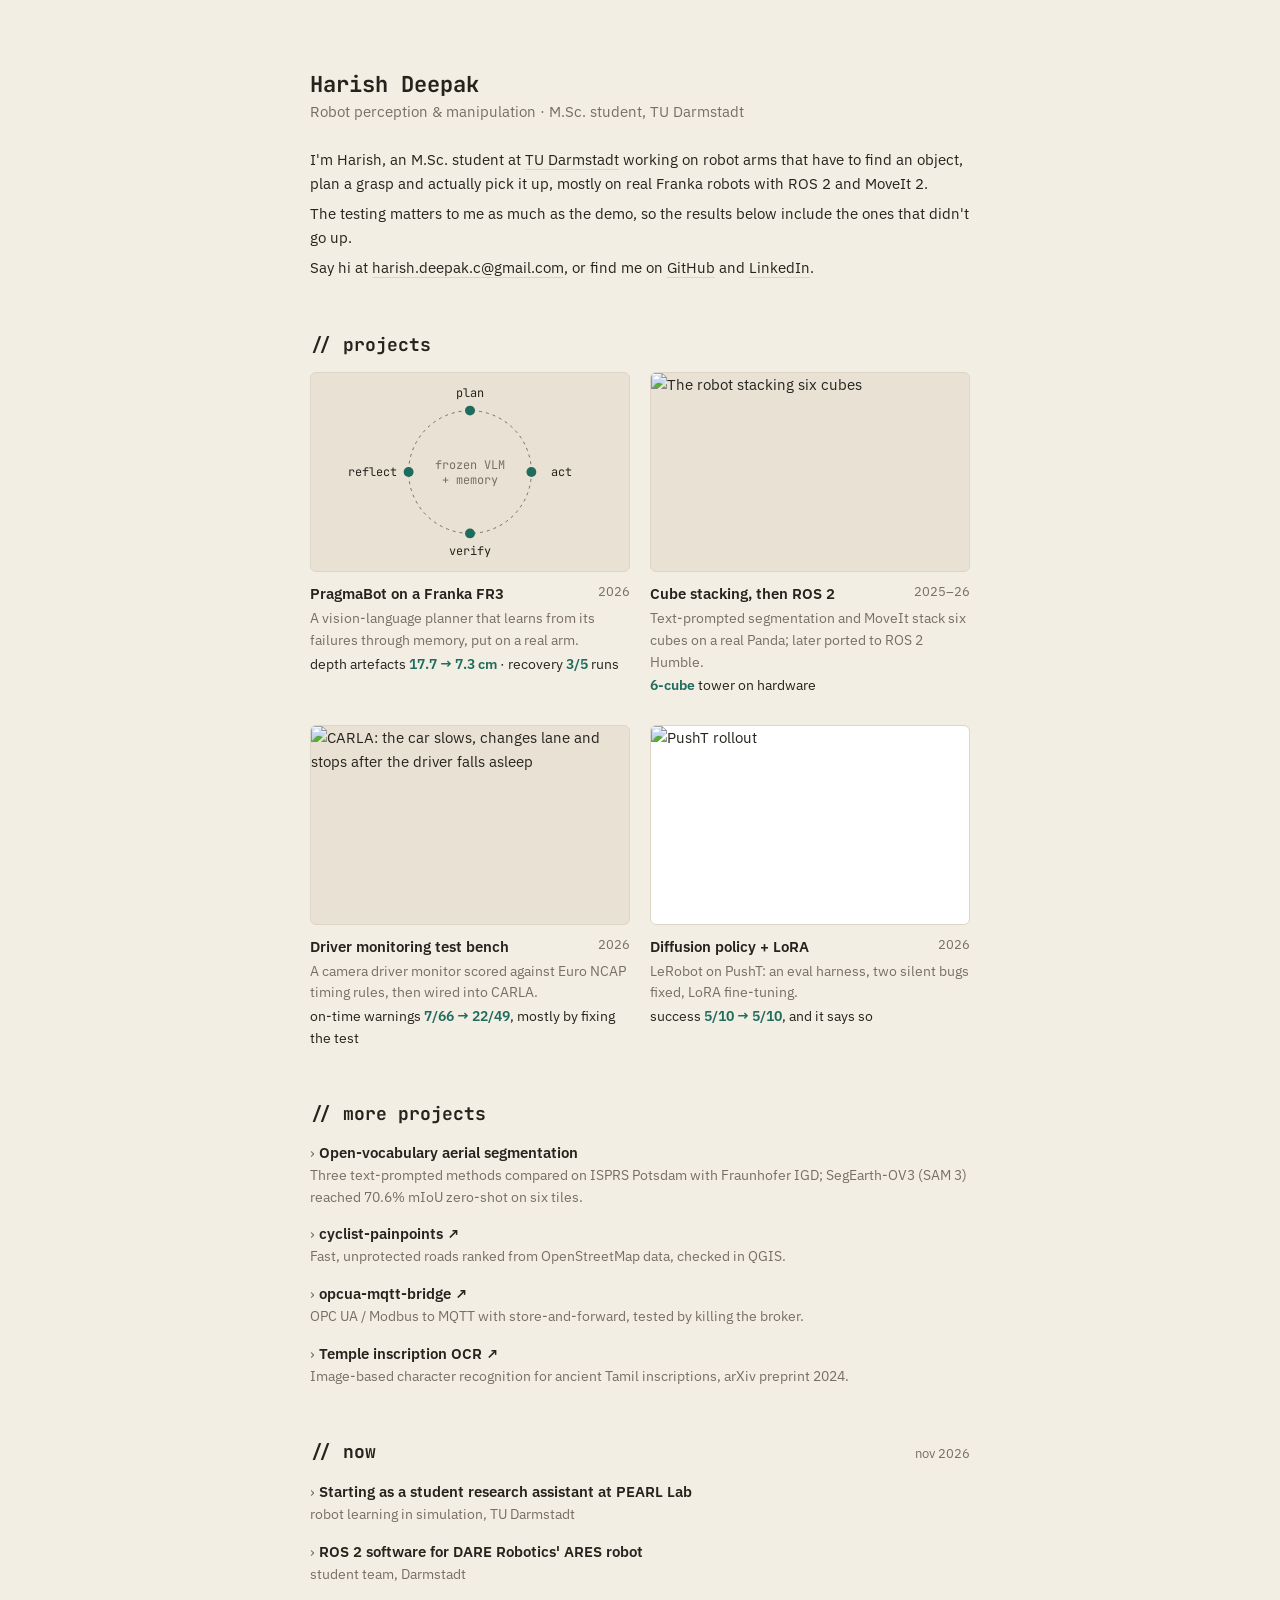
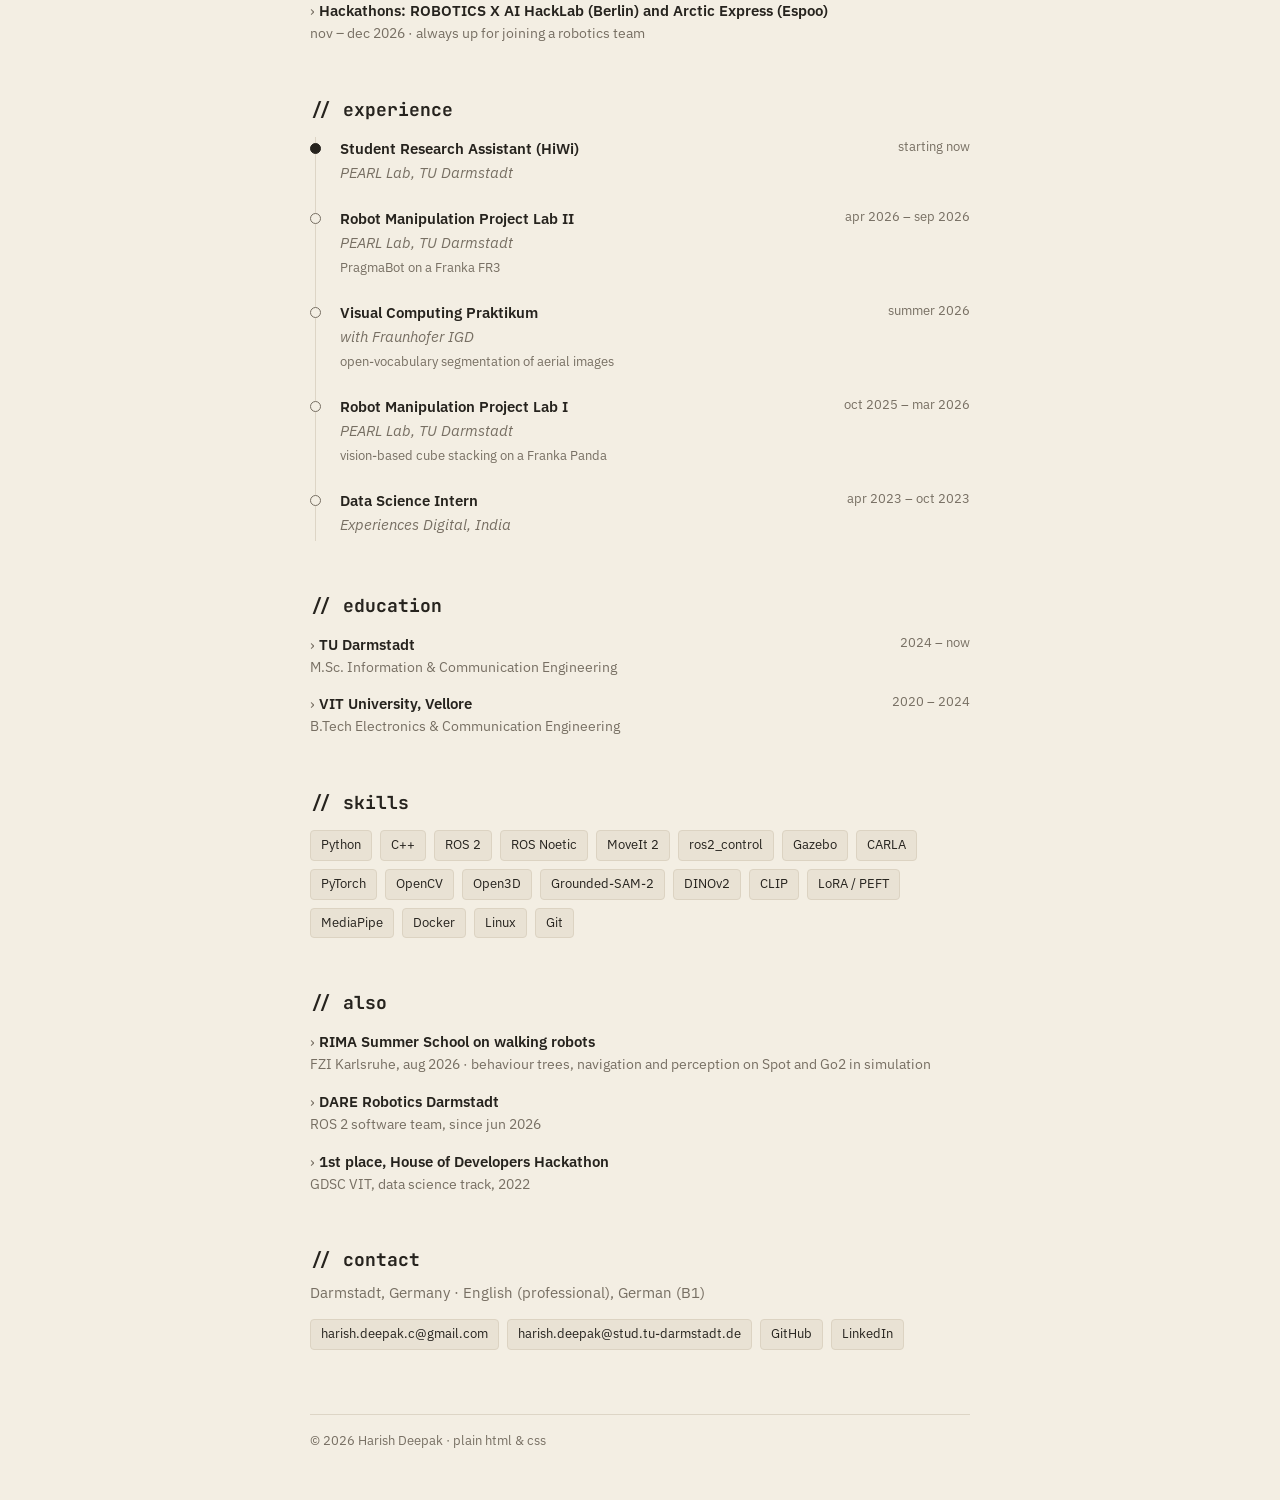
==== commit e6bd492a: "Driver bench third, no face footage" ====
--- a/index.html
+++ b/index.html
@@ -31,12 +31,6 @@
 
   <h2 class="sec">// projects</h2>
   <div class="cards">
-    <a class="card" href="projects/driver-monitoring.html">
-      <div class="thumb"><img src="https://raw.githubusercontent.com/HarishDeepak/driver-attention-bench/main/results/demo_live_phone.gif" alt="Live phone-camera test with warnings firing" loading="lazy"></div>
-      <div class="row"><span class="ct">Driver monitoring test bench</span><span class="when">2026</span></div>
-      <p>A camera driver monitor scored against Euro NCAP timing rules, then wired into CARLA.</p>
-      <p class="res">on-time warnings <b>7/66 → 22/49</b>, mostly by fixing the test</p>
-    </a>
     <a class="card" href="projects/pragmabot-fr3.html">
       <div class="thumb">
         <svg viewBox="0 0 320 200" role="img" aria-label="Plan, act, verify, reflect loop">
@@ -59,6 +53,12 @@
       <div class="row"><span class="ct">Cube stacking, then ROS&nbsp;2</span><span class="when">2025–26</span></div>
       <p>Text-prompted segmentation and MoveIt stack six cubes on a real Panda; later ported to ROS&nbsp;2 Humble.</p>
       <p class="res"><b>6-cube</b> tower on hardware</p>
+    </a>
+    <a class="card" href="projects/driver-monitoring.html">
+      <div class="thumb"><img src="https://raw.githubusercontent.com/HarishDeepak/driver-attention-bench/main/results/demo_carla_safe_stop.gif" alt="CARLA: the car slows, changes lane and stops after the driver falls asleep" loading="lazy"></div>
+      <div class="row"><span class="ct">Driver monitoring test bench</span><span class="when">2026</span></div>
+      <p>A camera driver monitor scored against Euro NCAP timing rules, then wired into CARLA.</p>
+      <p class="res">on-time warnings <b>7/66 → 22/49</b>, mostly by fixing the test</p>
     </a>
     <a class="card" href="projects/diffusion-policy.html">
       <div class="thumb light"><img src="https://raw.githubusercontent.com/HarishDeepak/Diffusion_Policy_Fine-Tuning_with_LoRA/master/rollout.gif" alt="PushT rollout" loading="lazy" class="contain"></div>
